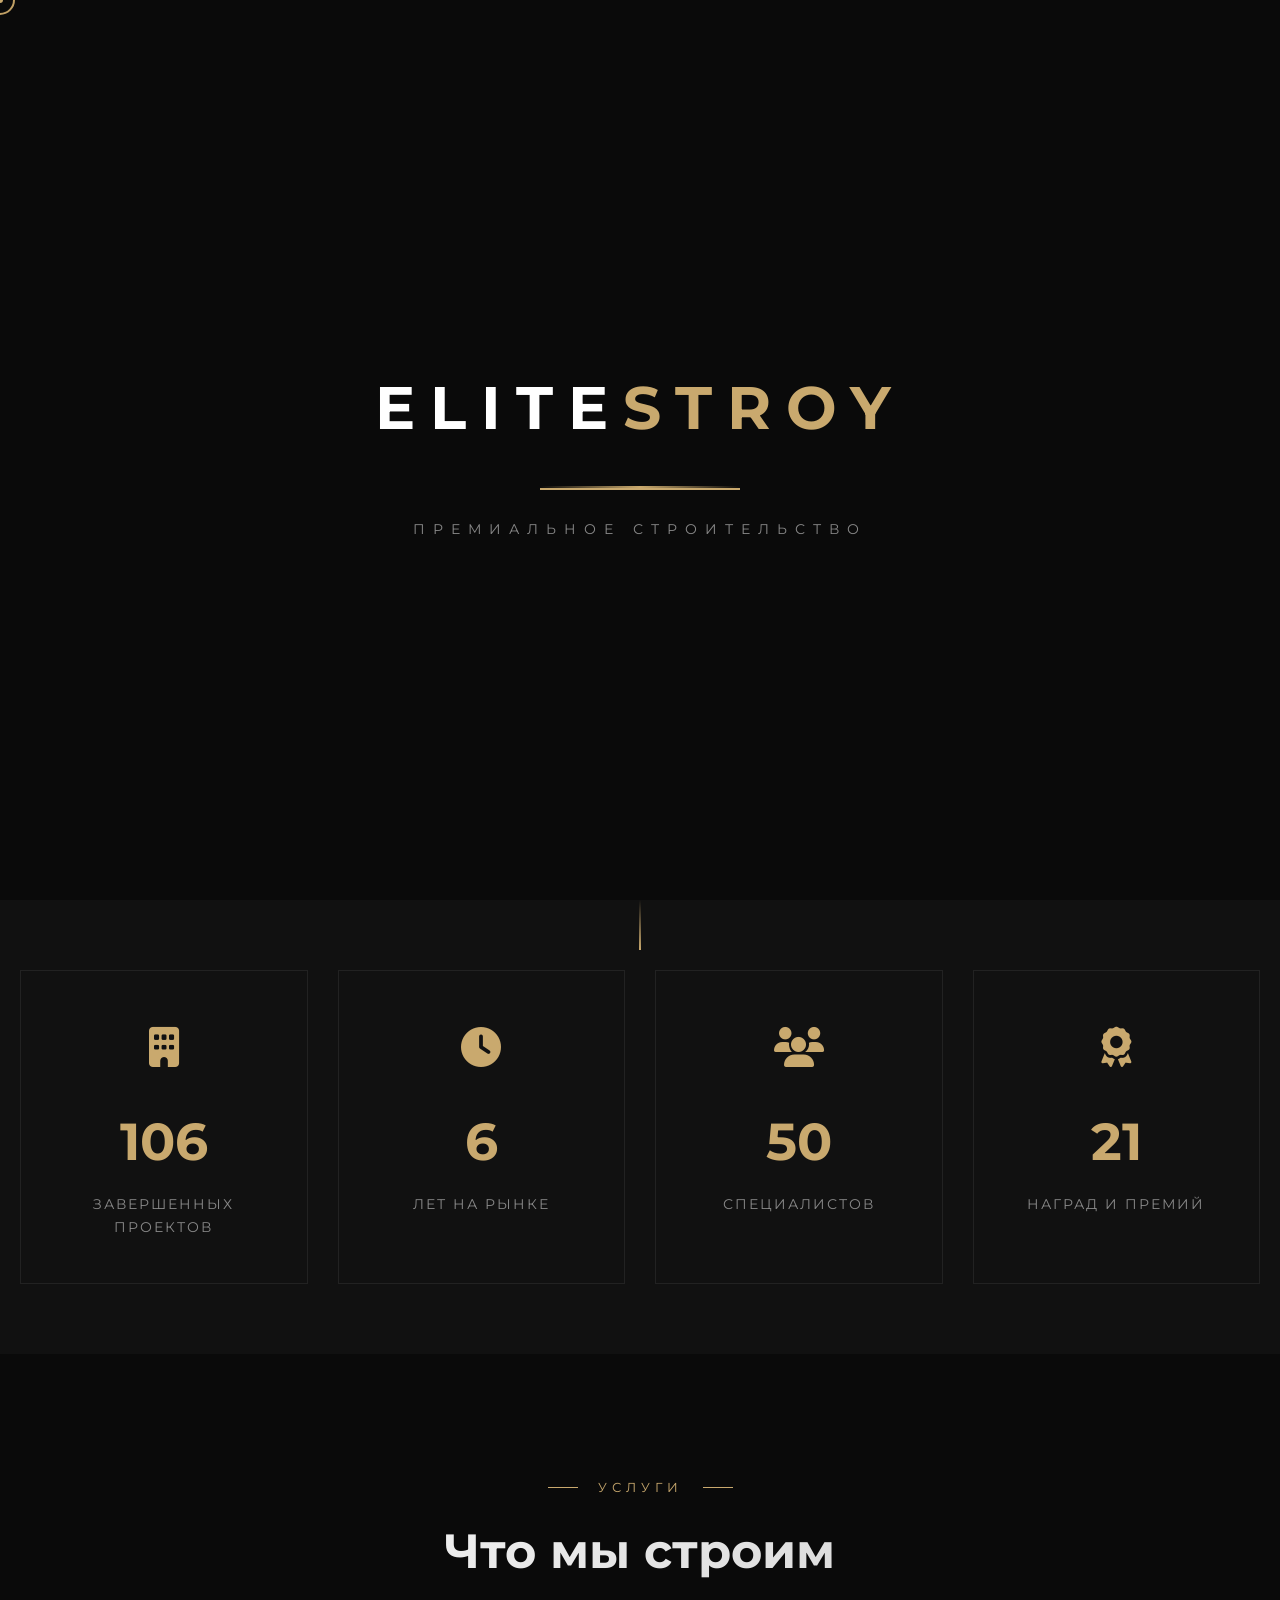
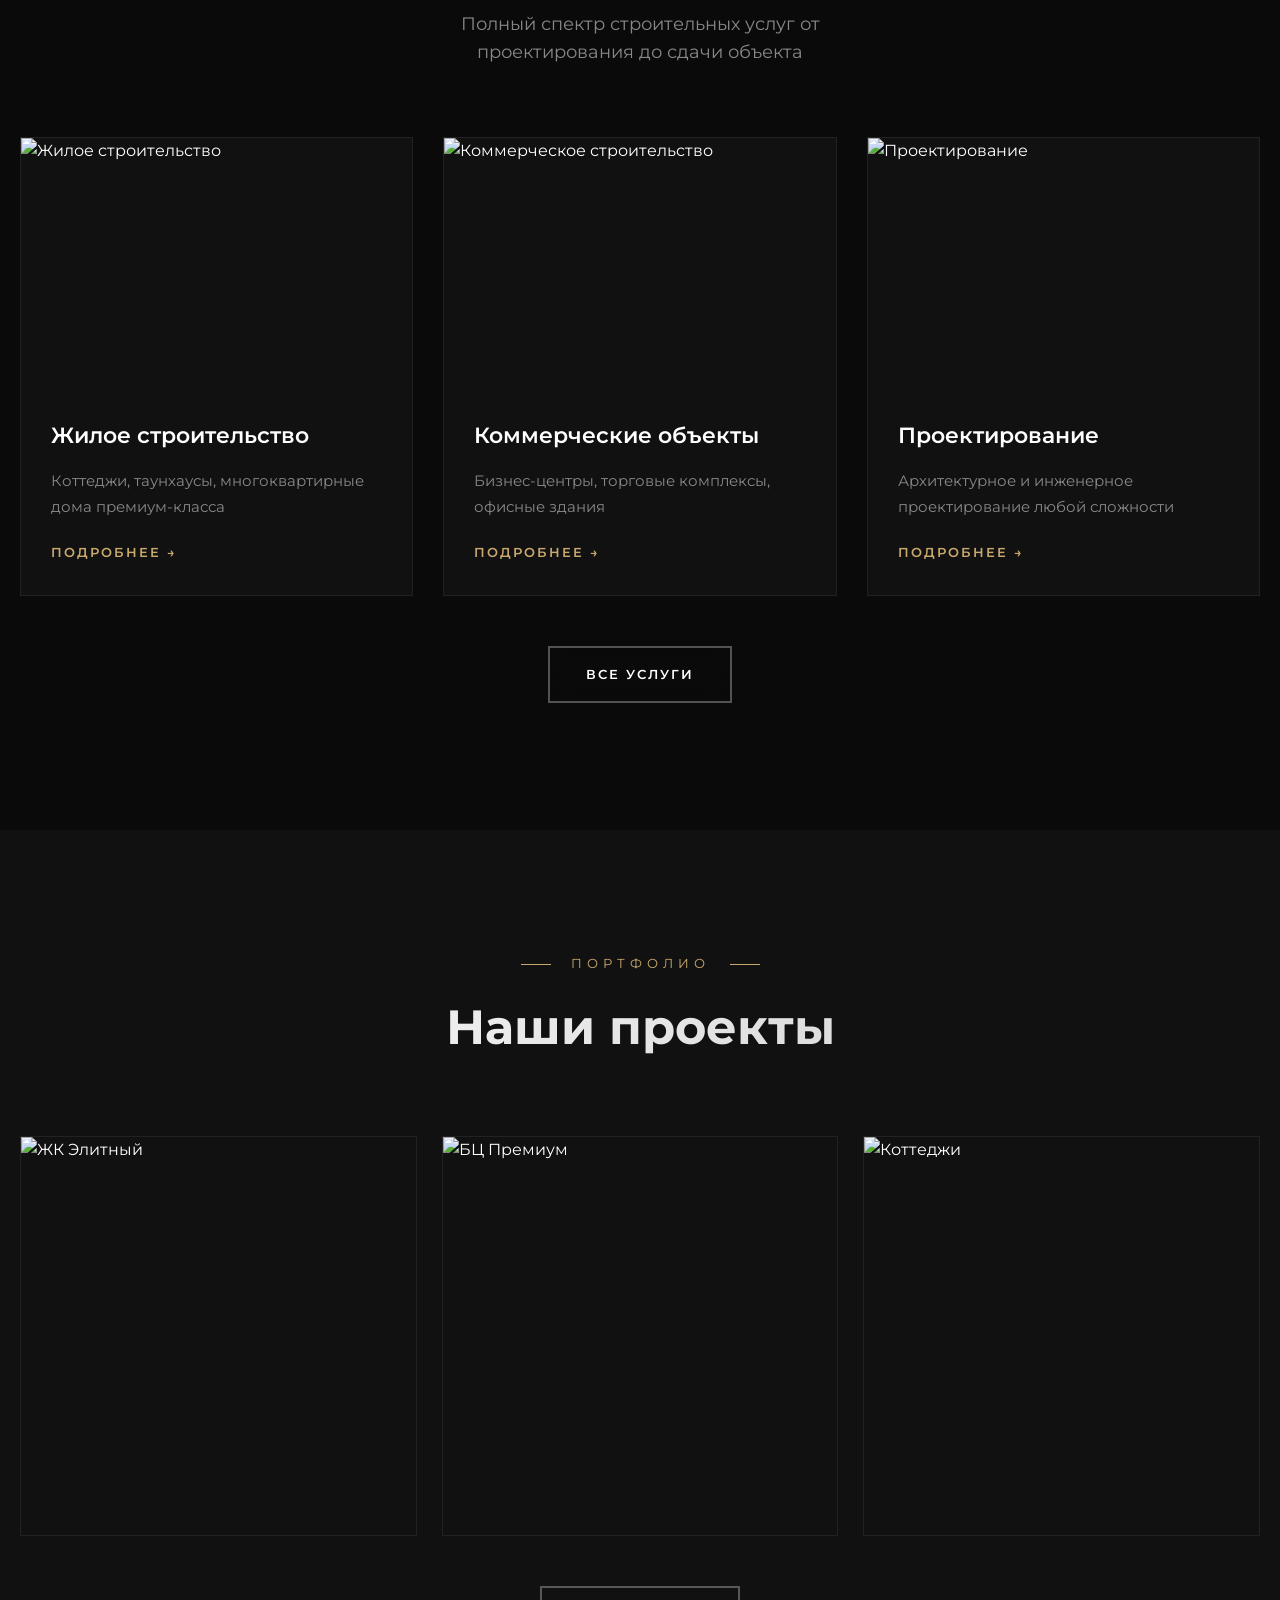
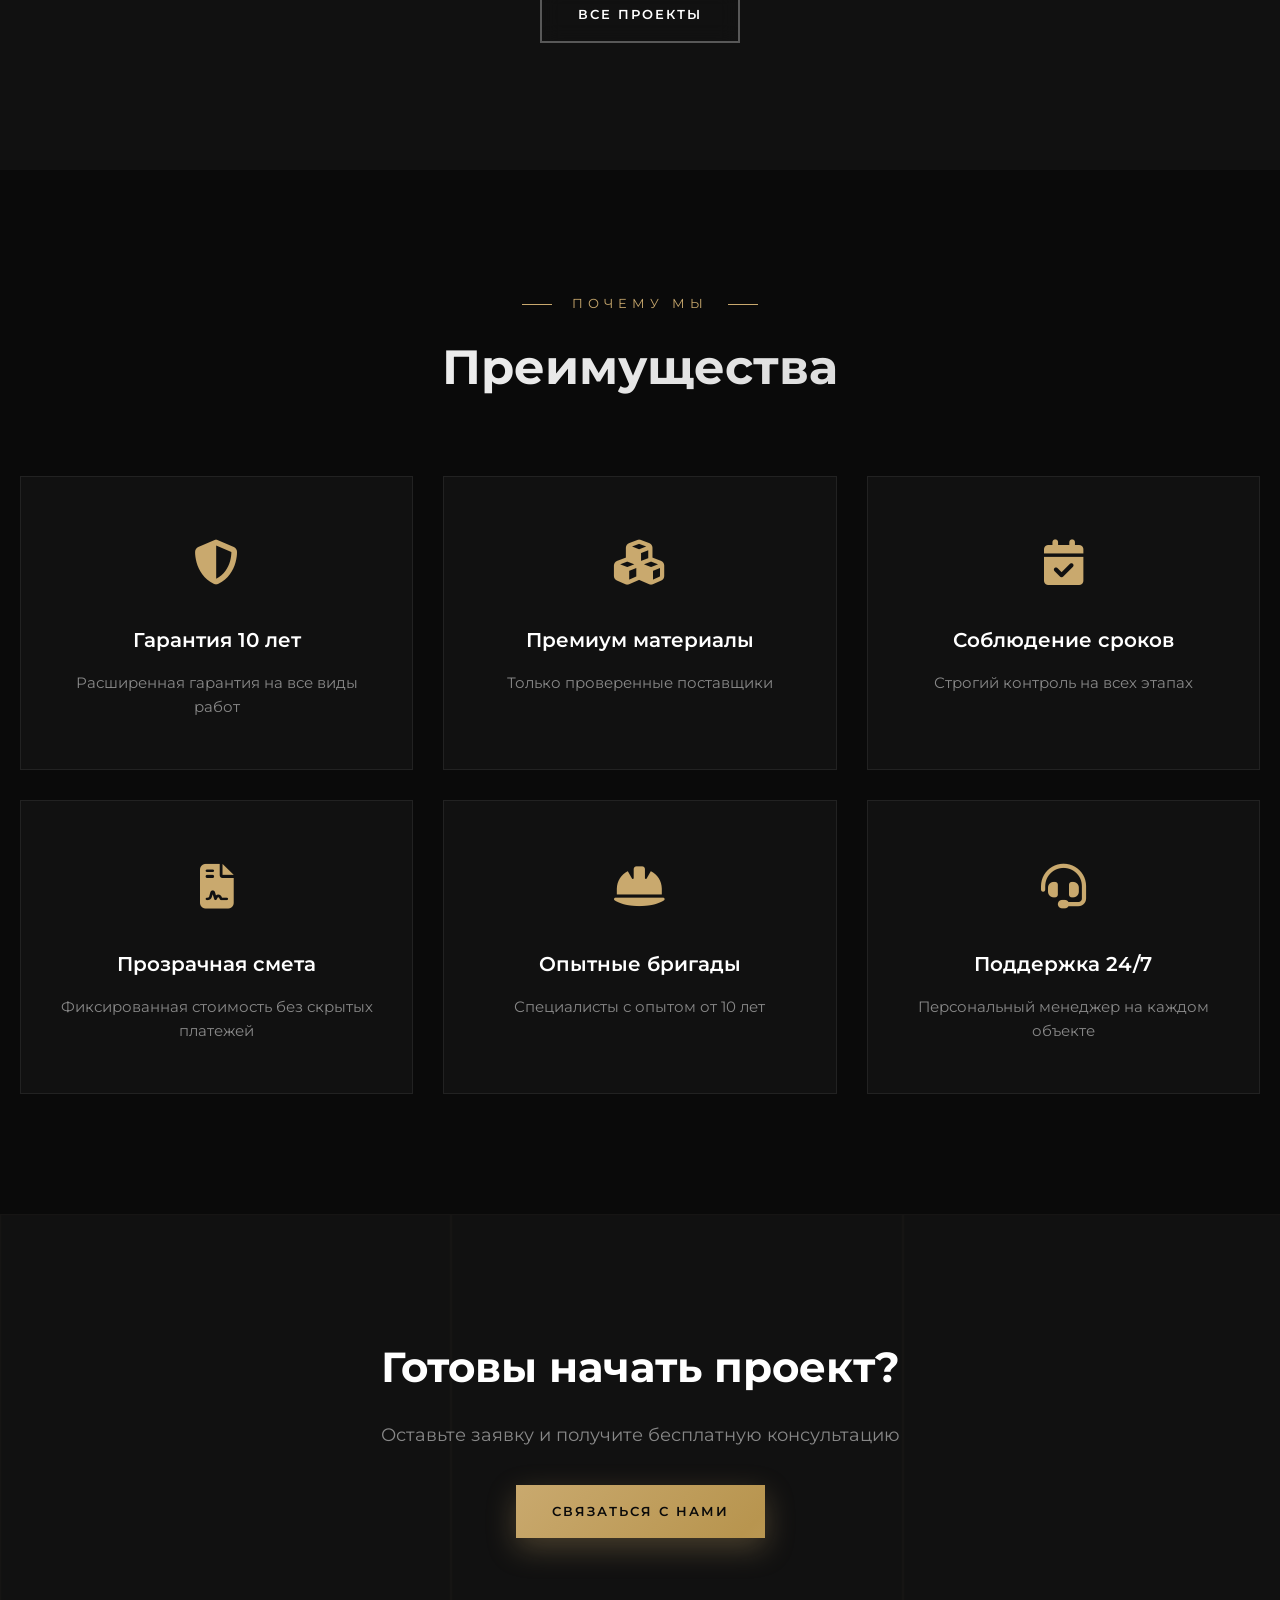
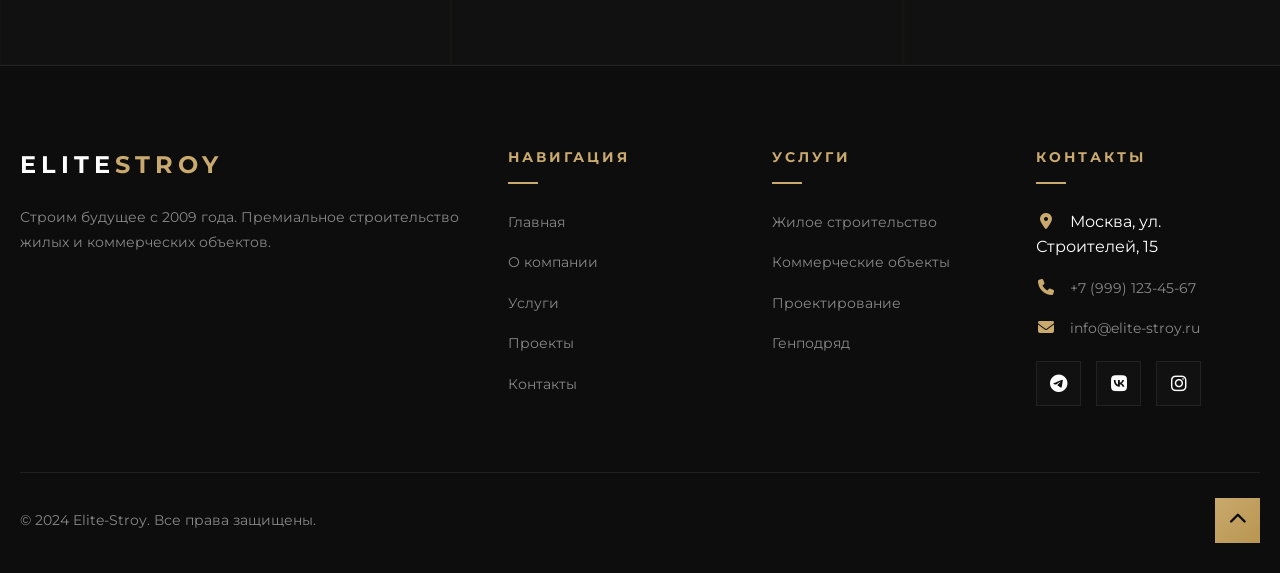
==== index.html @ d1e62feb "Add files via upload" ====
<!DOCTYPE html>
<html lang="ru">
<head>
    <meta charset="UTF-8">
    <meta name="viewport" content="width=device-width, initial-scale=1.0">
    <title>Elite-Stroy | Премиальное строительство</title>
    <link rel="preconnect" href="https://fonts.googleapis.com">
    <link rel="preconnect" href="https://fonts.gstatic.com" crossorigin>
    <link href="https://fonts.googleapis.com/css2?family=Montserrat:wght@300;400;500;600;700;800&display=swap" rel="stylesheet">
    <link rel="stylesheet" href="https://cdnjs.cloudflare.com/ajax/libs/font-awesome/6.5.1/css/all.min.css">
    <link rel="stylesheet" href="css/style.css">
</head>
<body>

    <!-- ИНТРО -->
    <div class="intro">
        <div class="intro-content">
            <div class="intro-logo"><span class="logo-light">ELITE</span><span class="logo-gold">STROY</span></div>
            <div class="intro-line"></div>
            <div class="intro-subtitle">Премиальное строительство</div>
            <div class="intro-progress"><div class="intro-progress-bar"></div></div>
        </div>
    </div>

    <!-- ПЕРЕХОД СТРАНИЦ -->
    <div class="page-transition"></div>

    <!-- КАСТОМНЫЙ КУРСОР -->
    <div class="cursor"></div>
    <div class="cursor-dot"></div>

    <!-- HEADER -->
    <header class="header">
        <div class="container">
            <div class="header-row">
                <a href="index.html" class="logo">
                    <span class="logo-light">ELITE</span><span class="logo-gold">STROY</span>
                </a>
                <nav class="nav" id="navMenu">
                    <a href="index.html" class="active">Главная</a>
                    <a href="about.html">О компании</a>
                    <a href="services.html">Услуги</a>
                    <a href="projects.html">Проекты</a>
                    <a href="contact.html">Контакты</a>
                </nav>
                <a href="tel:+79991234567" class="header-phone">+7 (999) 123-45-67</a>
                <button class="burger" id="burgerBtn">
                    <span></span><span></span><span></span>
                </button>
            </div>
        </div>
    </header>

    <main>
        <!-- HERO -->
        <section class="hero">
            <div class="container">
                <div class="hero-content">
                    <div class="hero-badge">Строительная компания №1</div>
                    <h1 class="hero-title">СОЗДАЕМ БУДУЩЕЕ<br>СЕГОДНЯ</h1>
                    <p class="hero-text">Премиальное строительство жилых и коммерческих объектов под ключ с гарантией 10 лет</p>
                    <div class="hero-btns">
                        <a href="contact.html" class="btn btn-gold">Связаться с нами</a>
                        <a href="projects.html" class="btn btn-outline">Наши проекты</a>
                    </div>
                </div>
            </div>
        </section>

        <!-- STATS -->
        <section class="stats">
            <div class="container">
                <div class="stats-grid">
                    <div class="stat-item reveal-scale delay-1">
                        <div class="stat-icon"><i class="fas fa-building"></i></div>
                        <div class="stat-number">250</div>
                        <div class="stat-label">Завершенных проектов</div>
                    </div>
                    <div class="stat-item reveal-scale delay-2">
                        <div class="stat-icon"><i class="fas fa-clock"></i></div>
                        <div class="stat-number">15</div>
                        <div class="stat-label">Лет на рынке</div>
                    </div>
                    <div class="stat-item reveal-scale delay-3">
                        <div class="stat-icon"><i class="fas fa-users"></i></div>
                        <div class="stat-number">120</div>
                        <div class="stat-label">Специалистов</div>
                    </div>
                    <div class="stat-item reveal-scale delay-4">
                        <div class="stat-icon"><i class="fas fa-award"></i></div>
                        <div class="stat-number">50</div>
                        <div class="stat-label">Наград и премий</div>
                    </div>
                </div>
            </div>
        </section>

        <!-- SERVICES -->
        <section class="services">
            <div class="container">
                <div class="section-header reveal-up">
                    <div class="section-label">Услуги</div>
                    <h2 class="section-title">Что мы строим</h2>
                    <p class="section-subtitle">Полный спектр строительных услуг от проектирования до сдачи объекта</p>
                </div>
                <div class="services-grid">
                    <div class="service-card reveal-up delay-1">
                        <div class="service-img">
                            <img src="https://images.unsplash.com/photo-1600596542815-ffad4c1539a9?w=600&h=400&fit=crop" alt="Жилое строительство">
                        </div>
                        <div class="service-body">
                            <h3>Жилое строительство</h3>
                            <p>Коттеджи, таунхаусы, многоквартирные дома премиум-класса</p>
                            <a href="services.html">Подробнее →</a>
                        </div>
                    </div>
                    <div class="service-card reveal-up delay-2">
                        <div class="service-img">
                            <img src="https://images.unsplash.com/photo-1486325212027-8081e485255e?w=600&h=400&fit=crop" alt="Коммерческое строительство">
                        </div>
                        <div class="service-body">
                            <h3>Коммерческие объекты</h3>
                            <p>Бизнес-центры, торговые комплексы, офисные здания</p>
                            <a href="services.html">Подробнее →</a>
                        </div>
                    </div>
                    <div class="service-card reveal-up delay-3">
                        <div class="service-img">
                            <img src="https://images.unsplash.com/photo-1503387762-592deb58ef4e?w=600&h=400&fit=crop" alt="Проектирование">
                        </div>
                        <div class="service-body">
                            <h3>Проектирование</h3>
                            <p>Архитектурное и инженерное проектирование любой сложности</p>
                            <a href="services.html">Подробнее →</a>
                        </div>
                    </div>
                </div>
                <div class="center-btn reveal-up">
                    <a href="services.html" class="btn btn-outline">Все услуги</a>
                </div>
            </div>
        </section>

        <!-- PROJECTS -->
        <section class="projects">
            <div class="container">
                <div class="section-header reveal-up">
                    <div class="section-label">Портфолио</div>
                    <h2 class="section-title">Наши проекты</h2>
                </div>
                <div class="projects-grid">
                    <div class="project-card reveal-scale delay-1">
                        <img src="https://images.unsplash.com/photo-1600596542815-ffad4c1539a9?w=600&h=800&fit=crop" alt="ЖК Элитный">
                        <div class="project-info">
                            <h4>ЖК "Элитный"</h4>
                            <p>Москва, 2024</p>
                            <a href="project-detail.html">Смотреть проект</a>
                        </div>
                    </div>
                    <div class="project-card reveal-scale delay-2">
                        <img src="https://images.unsplash.com/photo-1486325212027-8081e485255e?w=600&h=800&fit=crop" alt="БЦ Премиум">
                        <div class="project-info">
                            <h4>БЦ "Премиум"</h4>
                            <p>Санкт-Петербург, 2023</p>
                            <a href="project-detail.html">Смотреть проект</a>
                        </div>
                    </div>
                    <div class="project-card reveal-scale delay-3">
                        <img src="https://images.unsplash.com/photo-1600585154340-be6161a56a0c?w=600&h=800&fit=crop" alt="Коттеджи">
                        <div class="project-info">
                            <h4>Коттеджный поселок</h4>
                            <p>Подмосковье, 2024</p>
                            <a href="project-detail.html">Смотреть проект</a>
                        </div>
                    </div>
                </div>
                <div class="center-btn reveal-up">
                    <a href="projects.html" class="btn btn-outline">Все проекты</a>
                </div>
            </div>
        </section>

        <!-- ADVANTAGES -->
        <section class="advantages">
            <div class="container">
                <div class="section-header reveal-up">
                    <div class="section-label">Почему мы</div>
                    <h2 class="section-title">Преимущества</h2>
                </div>
                <div class="advantages-grid">
                    <div class="advantage-card reveal-up delay-1">
                        <div class="advantage-icon"><i class="fas fa-shield-alt"></i></div>
                        <h3>Гарантия 10 лет</h3>
                        <p>Расширенная гарантия на все виды работ</p>
                    </div>
                    <div class="advantage-card reveal-up delay-2">
                        <div class="advantage-icon"><i class="fas fa-cubes"></i></div>
                        <h3>Премиум материалы</h3>
                        <p>Только проверенные поставщики</p>
                    </div>
                    <div class="advantage-card reveal-up delay-3">
                        <div class="advantage-icon"><i class="fas fa-calendar-check"></i></div>
                        <h3>Соблюдение сроков</h3>
                        <p>Строгий контроль на всех этапах</p>
                    </div>
                    <div class="advantage-card reveal-up delay-4">
                        <div class="advantage-icon"><i class="fas fa-file-contract"></i></div>
                        <h3>Прозрачная смета</h3>
                        <p>Фиксированная стоимость без скрытых платежей</p>
                    </div>
                    <div class="advantage-card reveal-up delay-5">
                        <div class="advantage-icon"><i class="fas fa-hard-hat"></i></div>
                        <h3>Опытные бригады</h3>
                        <p>Специалисты с опытом от 10 лет</p>
                    </div>
                    <div class="advantage-card reveal-up delay-6">
                        <div class="advantage-icon"><i class="fas fa-headset"></i></div>
                        <h3>Поддержка 24/7</h3>
                        <p>Персональный менеджер на каждом объекте</p>
                    </div>
                </div>
            </div>
        </section>

        <!-- CTA -->
        <section class="cta">
            <div class="container reveal-scale">
                <h2>Готовы начать проект?</h2>
                <p>Оставьте заявку и получите бесплатную консультацию</p>
                <a href="contact.html" class="btn btn-gold">Связаться с нами</a>
            </div>
        </section>
    </main>

    <!-- FOOTER -->
    <footer class="footer">
        <div class="container">
            <div class="footer-grid">
                <div class="footer-col">
                    <a href="index.html" class="logo">
                        <span class="logo-light">ELITE</span><span class="logo-gold">STROY</span>
                    </a>
                    <p>Строим будущее с 2009 года. Премиальное строительство жилых и коммерческих объектов.</p>
                </div>
                <div class="footer-col">
                    <h4>Навигация</h4>
                    <ul>
                        <li><a href="index.html">Главная</a></li>
                        <li><a href="about.html">О компании</a></li>
                        <li><a href="services.html">Услуги</a></li>
                        <li><a href="projects.html">Проекты</a></li>
                        <li><a href="contact.html">Контакты</a></li>
                    </ul>
                </div>
                <div class="footer-col">
                    <h4>Услуги</h4>
                    <ul>
                        <li><a href="services.html">Жилое строительство</a></li>
                        <li><a href="services.html">Коммерческие объекты</a></li>
                        <li><a href="services.html">Проектирование</a></li>
                        <li><a href="services.html">Генподряд</a></li>
                    </ul>
                </div>
                <div class="footer-col">
                    <h4>Контакты</h4>
                    <ul>
                        <li><i class="fas fa-map-marker-alt"></i> Москва, ул. Строителей, 15</li>
                        <li><i class="fas fa-phone"></i> <a href="tel:+79991234567">+7 (999) 123-45-67</a></li>
                        <li><i class="fas fa-envelope"></i> <a href="mailto:info@elite-stroy.ru">info@elite-stroy.ru</a></li>
                    </ul>
                    <div class="footer-social">
                        <a href="#"><i class="fab fa-telegram"></i></a>
                        <a href="#"><i class="fab fa-vk"></i></a>
                        <a href="#"><i class="fab fa-instagram"></i></a>
                    </div>
                </div>
            </div>
            <div class="footer-bottom">
                <p>&copy; 2024 Elite-Stroy. Все права защищены.</p>
                <a href="#" class="scroll-top"><i class="fas fa-chevron-up"></i></a>
            </div>
        </div>
    </footer>

    <script src="js/script.js"></script>
</body>
</html>
---- css/style.css ----
/* ========== БАЗА ========== */
* {
    margin: 0;
    padding: 0;
    box-sizing: border-box;
}

html {
    scroll-behavior: smooth;
}

body {
    font-family: 'Montserrat', Arial, sans-serif;
    background: #0a0a0a;
    color: #ffffff;
    line-height: 1.6;
    overflow-x: hidden;
}

.container {
    max-width: 1300px;
    margin: 0 auto;
    padding: 0 20px;
}

a {
    text-decoration: none;
    color: inherit;
    transition: 0.3s;
}

ul {
    list-style: none;
}

img {
    max-width: 100%;
    display: block;
}

/* ========== КАСТОМНЫЙ СКРОЛЛБАР ========== */
::-webkit-scrollbar {
    width: 8px;
}

::-webkit-scrollbar-track {
    background: #0a0a0a;
}

::-webkit-scrollbar-thumb {
    background: #c9a96e;
    border-radius: 4px;
}

::-webkit-scrollbar-thumb:hover {
    background: #d4b87a;
}

/* ========== АНИМАЦИИ ========== */
@keyframes fadeInUp {
    from {
        opacity: 0;
        transform: translateY(60px);
    }
    to {
        opacity: 1;
        transform: translateY(0);
    }
}

@keyframes fadeInLeft {
    from {
        opacity: 0;
        transform: translateX(-80px);
    }
    to {
        opacity: 1;
        transform: translateX(0);
    }
}

@keyframes fadeInRight {
    from {
        opacity: 0;
        transform: translateX(80px);
    }
    to {
        opacity: 1;
        transform: translateX(0);
    }
}

@keyframes scaleIn {
    from {
        opacity: 0;
        transform: scale(0.8);
    }
    to {
        opacity: 1;
        transform: scale(1);
    }
}

@keyframes slideDown {
    from {
        opacity: 0;
        transform: translateY(-30px);
    }
    to {
        opacity: 1;
        transform: translateY(0);
    }
}

@keyframes pulse {
    0%, 100% {
        transform: scale(1);
    }
    50% {
        transform: scale(1.05);
    }
}

@keyframes shimmer {
    0% {
        background-position: -200% 0;
    }
    100% {
        background-position: 200% 0;
    }
}

@keyframes borderGlow {
    0%, 100% {
        border-color: #c9a96e;
        box-shadow: 0 0 20px rgba(201, 169, 110, 0.2);
    }
    50% {
        border-color: #d4b87a;
        box-shadow: 0 0 40px rgba(201, 169, 110, 0.4);
    }
}

@keyframes float {
    0%, 100% {
        transform: translateY(0);
    }
    50% {
        transform: translateY(-20px);
    }
}

@keyframes rotateSlow {
    from {
        transform: rotate(0deg);
    }
    to {
        transform: rotate(360deg);
    }
}

/* Классы для анимации при скролле */
.reveal {
    opacity: 0;
    transition: all 1s ease;
}

.reveal.active {
    opacity: 1;
}

.reveal-up {
    opacity: 0;
    transform: translateY(80px);
    transition: all 1s cubic-bezier(0.4, 0, 0.2, 1);
}

.reveal-up.active {
    opacity: 1;
    transform: translateY(0);
}

.reveal-left {
    opacity: 0;
    transform: translateX(-100px);
    transition: all 1s cubic-bezier(0.4, 0, 0.2, 1);
}

.reveal-left.active {
    opacity: 1;
    transform: translateX(0);
}

.reveal-right {
    opacity: 0;
    transform: translateX(100px);
    transition: all 1s cubic-bezier(0.4, 0, 0.2, 1);
}

.reveal-right.active {
    opacity: 1;
    transform: translateX(0);
}

.reveal-scale {
    opacity: 0;
    transform: scale(0.7);
    transition: all 0.8s cubic-bezier(0.4, 0, 0.2, 1);
}

.reveal-scale.active {
    opacity: 1;
    transform: scale(1);
}

.delay-1 { transition-delay: 0.1s; }
.delay-2 { transition-delay: 0.2s; }
.delay-3 { transition-delay: 0.3s; }
.delay-4 { transition-delay: 0.4s; }
.delay-5 { transition-delay: 0.5s; }
.delay-6 { transition-delay: 0.6s; }
.delay-7 { transition-delay: 0.7s; }
.delay-8 { transition-delay: 0.8s; }

/* ========== HEADER ========== */
.header {
    position: fixed;
    top: 0;
    left: 0;
    width: 100%;
    z-index: 1000;
    background: rgba(10, 10, 10, 0.9);
    backdrop-filter: blur(20px);
    -webkit-backdrop-filter: blur(20px);
    padding: 18px 0;
    border-bottom: 1px solid rgba(201, 169, 110, 0.1);
    transition: all 0.4s ease;
}

.header.scrolled {
    padding: 12px 0;
    background: rgba(10, 10, 10, 0.98);
    box-shadow: 0 10px 40px rgba(0, 0, 0, 0.5);
}

.header-row {
    display: flex;
    justify-content: space-between;
    align-items: center;
}

.logo {
    font-size: 24px;
    font-weight: 700;
    letter-spacing: 5px;
    position: relative;
}

.logo::after {
    content: '';
    position: absolute;
    bottom: -5px;
    left: 0;
    width: 0;
    height: 2px;
    background: #c9a96e;
    transition: width 0.5s;
}

.logo:hover::after {
    width: 100%;
}

.logo-light { color: #ffffff; }
.logo-gold { color: #c9a96e; }

.nav {
    display: flex;
    gap: 35px;
}

.nav a {
    color: #ffffff;
    font-size: 12px;
    font-weight: 500;
    text-transform: uppercase;
    letter-spacing: 2px;
    padding: 8px 0;
    position: relative;
    overflow: hidden;
}

.nav a::before {
    content: '';
    position: absolute;
    bottom: 0;
    left: 0;
    width: 0;
    height: 2px;
    background: #c9a96e;
    transition: width 0.4s ease;
}

.nav a::after {
    content: '';
    position: absolute;
    bottom: 0;
    left: 0;
    width: 100%;
    height: 2px;
    background: #c9a96e;
    transform: translateX(-100%);
    transition: transform 0.4s ease;
}

.nav a:hover::before {
    width: 100%;
}

.nav a.active::after {
    transform: translateX(0);
}

.nav a:hover,
.nav a.active {
    color: #c9a96e;
}

.header-phone {
    color: #c9a96e;
    font-weight: 600;
    font-size: 16px;
    position: relative;
    padding: 10px 20px;
    border: 1px solid rgba(201, 169, 110, 0.3);
    transition: all 0.3s;
}

.header-phone:hover {
    border-color: #c9a96e;
    box-shadow: 0 0 30px rgba(201, 169, 110, 0.2);
    transform: translateY(-2px);
}

.burger {
    display: none;
    background: none;
    border: none;
    cursor: pointer;
    flex-direction: column;
    gap: 6px;
    padding: 5px;
    z-index: 1001;
}

.burger span {
    display: block;
    width: 28px;
    height: 2px;
    background: #ffffff;
    transition: all 0.4s ease;
}

.burger.open span:nth-child(1) {
    transform: rotate(45deg) translate(5px, 6px);
}

.burger.open span:nth-child(2) {
    opacity: 0;
    transform: translateX(20px);
}

.burger.open span:nth-child(3) {
    transform: rotate(-45deg) translate(5px, -6px);
}

/* ========== HERO ========== */
.hero {
    height: 100vh;
    min-height: 650px;
    display: flex;
    align-items: center;
    background: url('https://images.unsplash.com/photo-1486406146926-c627a92ad1ab?w=1920') center/cover no-repeat;
    position: relative;
    overflow: hidden;
}

.hero::before {
    content: '';
    position: absolute;
    top: 0;
    left: 0;
    width: 100%;
    height: 100%;
    background: linear-gradient(135deg, rgba(10,10,10,0.95) 0%, rgba(10,10,10,0.6) 100%);
}

.hero::after {
    content: '';
    position: absolute;
    bottom: 0;
    left: 0;
    width: 100%;
    height: 30%;
    background: linear-gradient(transparent, #0a0a0a);
}

.hero-content {
    position: relative;
    z-index: 1;
}

.hero-badge {
    display: inline-block;
    background: linear-gradient(135deg, #c9a96e, #d4b87a);
    color: #0a0a0a;
    padding: 12px 24px;
    font-size: 11px;
    font-weight: 700;
    text-transform: uppercase;
    letter-spacing: 4px;
    margin-bottom: 30px;
    animation: slideDown 1s ease 0.3s both;
    position: relative;
    overflow: hidden;
}

.hero-badge::before {
    content: '';
    position: absolute;
    top: 0;
    left: -100%;
    width: 100%;
    height: 100%;
    background: linear-gradient(90deg, transparent, rgba(255,255,255,0.3), transparent);
    animation: shimmer 3s infinite;
}

.hero-title {
    font-size: 80px;
    font-weight: 700;
    line-height: 1.1;
    margin-bottom: 30px;
    animation: fadeInUp 1s ease 0.5s both;
}

.hero-title span {
    color: #c9a96e;
}

.hero-text {
    font-size: 20px;
    color: #cccccc;
    max-width: 600px;
    margin-bottom: 40px;
    animation: fadeInUp 1s ease 0.7s both;
    line-height: 1.8;
}

.hero-btns {
    display: flex;
    gap: 20px;
    flex-wrap: wrap;
    animation: fadeInUp 1s ease 0.9s both;
}

/* ========== BUTTONS ========== */
.btn {
    display: inline-block;
    padding: 16px 36px;
    font-size: 13px;
    font-weight: 600;
    text-transform: uppercase;
    letter-spacing: 2px;
    cursor: pointer;
    transition: all 0.4s cubic-bezier(0.4, 0, 0.2, 1);
    border: none;
    position: relative;
    overflow: hidden;
    z-index: 1;
}

.btn::before {
    content: '';
    position: absolute;
    top: 50%;
    left: 50%;
    width: 0;
    height: 0;
    border-radius: 50%;
    background: rgba(255,255,255,0.1);
    transform: translate(-50%, -50%);
    transition: width 0.6s, height 0.6s;
    z-index: -1;
}

.btn:hover::before {
    width: 300px;
    height: 300px;
}

.btn-gold {
    background: linear-gradient(135deg, #c9a96e, #b8954f);
    color: #0a0a0a;
    box-shadow: 0 10px 30px rgba(201, 169, 110, 0.3);
}

.btn-gold:hover {
    transform: translateY(-3px);
    box-shadow: 0 20px 40px rgba(201, 169, 110, 0.5);
    color: #ffffff;
    background: transparent;
    outline: 2px solid #c9a96e;
    outline-offset: -2px;
}

.btn-outline {
    background: transparent;
    color: #ffffff;
    border: 2px solid rgba(255,255,255,0.3);
    backdrop-filter: blur(10px);
}

.btn-outline:hover {
    border-color: #c9a96e;
    color: #c9a96e;
    transform: translateY(-3px);
    box-shadow: 0 20px 40px rgba(201, 169, 110, 0.2);
}

.btn-full {
    width: 100%;
    text-align: center;
}

.center-btn {
    text-align: center;
    margin-top: 50px;
}

/* ========== SECTIONS ========== */
section {
    padding: 120px 0;
    position: relative;
}

.section-header {
    text-align: center;
    margin-bottom: 70px;
}

.section-label {
    font-size: 13px;
    color: #c9a96e;
    letter-spacing: 5px;
    text-transform: uppercase;
    margin-bottom: 15px;
    display: inline-block;
    position: relative;
    padding: 0 20px;
}

.section-label::before,
.section-label::after {
    content: '';
    position: absolute;
    top: 50%;
    width: 30px;
    height: 1px;
    background: #c9a96e;
}

.section-label::before {
    right: 100%;
}

.section-label::after {
    left: 100%;
}

.section-title {
    font-size: 48px;
    font-weight: 700;
    margin-bottom: 20px;
    background: linear-gradient(135deg, #ffffff, #cccccc);
    -webkit-background-clip: text;
    -webkit-text-fill-color: transparent;
    background-clip: text;
}

.section-subtitle {
    color: #888888;
    font-size: 18px;
    max-width: 500px;
    margin: 0 auto;
}

/* ========== STATS ========== */
.stats {
    background: #111111;
    padding: 70px 0;
    position: relative;
}

.stats::before {
    content: '';
    position: absolute;
    top: 0;
    left: 50%;
    transform: translateX(-50%);
    width: 2px;
    height: 50px;
    background: linear-gradient(transparent, #c9a96e);
}

.stats-grid {
    display: grid;
    grid-template-columns: repeat(4, 1fr);
    gap: 30px;
}

.stat-item {
    text-align: center;
    padding: 45px 25px;
    border: 1px solid #222222;
    position: relative;
    transition: all 0.5s cubic-bezier(0.4, 0, 0.2, 1);
    cursor: default;
}

.stat-item::before {
    content: '';
    position: absolute;
    inset: -1px;
    background: linear-gradient(135deg, #c9a96e, transparent);
    opacity: 0;
    transition: opacity 0.5s;
    z-index: -1;
}

.stat-item:hover {
    transform: translateY(-15px);
}

.stat-item:hover::before {
    opacity: 1;
}

.stat-item:hover {
    animation: borderGlow 2s infinite;
}

.stat-icon {
    font-size: 40px;
    color: #c9a96e;
    margin-bottom: 20px;
    transition: transform 0.5s;
}

.stat-item:hover .stat-icon {
    transform: scale(1.2) rotateY(360deg);
}

.stat-number {
    font-size: 52px;
    font-weight: 700;
    color: #c9a96e;
    margin-bottom: 10px;
    transition: all 0.5s;
}

.stat-item:hover .stat-number {
    text-shadow: 0 0 30px rgba(201, 169, 110, 0.5);
}

.stat-label {
    font-size: 14px;
    color: #888888;
    text-transform: uppercase;
    letter-spacing: 2px;
    transition: color 0.3s;
}

.stat-item:hover .stat-label {
    color: #ffffff;
}

/* ========== SERVICES ========== */
.services-grid {
    display: grid;
    grid-template-columns: repeat(3, 1fr);
    gap: 30px;
}

.service-card {
    background: #111111;
    border: 1px solid #222222;
    overflow: hidden;
    position: relative;
    transition: all 0.5s cubic-bezier(0.4, 0, 0.2, 1);
}

.service-card::after {
    content: '';
    position: absolute;
    top: 0;
    left: 0;
    width: 100%;
    height: 100%;
    background: linear-gradient(135deg, rgba(201,169,110,0.05), transparent);
    opacity: 0;
    transition: opacity 0.5s;
}

.service-card:hover {
    transform: translateY(-15px);
    border-color: #c9a96e;
    box-shadow: 0 30px 60px rgba(0, 0, 0, 0.7);
}

.service-card:hover::after {
    opacity: 1;
}

.service-img {
    height: 250px;
    overflow: hidden;
    position: relative;
}

.service-img img {
    width: 100%;
    height: 100%;
    object-fit: cover;
    transition: transform 0.8s cubic-bezier(0.4, 0, 0.2, 1);
}

.service-card:hover .service-img img {
    transform: scale(1.1) rotate(1deg);
}

.service-body {
    padding: 30px;
    position: relative;
    z-index: 1;
}

.service-body h3 {
    font-size: 22px;
    margin-bottom: 15px;
    font-weight: 600;
    transition: color 0.3s;
}

.service-card:hover .service-body h3 {
    color: #c9a96e;
}

.service-body p {
    color: #888888;
    font-size: 15px;
    margin-bottom: 20px;
    line-height: 1.7;
}

.service-body a {
    color: #c9a96e;
    font-size: 13px;
    font-weight: 600;
    text-transform: uppercase;
    letter-spacing: 2px;
    display: inline-flex;
    align-items: center;
    gap: 10px;
    transition: gap 0.3s;
}

.service-body a:hover {
    gap: 20px;
}

/* ========== PROJECTS ========== */
.projects {
    background: #111111;
}

.projects-grid {
    display: grid;
    grid-template-columns: repeat(3, 1fr);
    gap: 25px;
}

.project-card {
    position: relative;
    height: 400px;
    overflow: hidden;
    cursor: pointer;
    border: 1px solid #222222;
}

.project-card::before {
    content: '';
    position: absolute;
    top: 0;
    left: 0;
    width: 100%;
    height: 100%;
    background: linear-gradient(45deg, rgba(201,169,110,0.3), transparent);
    z-index: 1;
    opacity: 0;
    transition: opacity 0.5s;
}

.project-card:hover::before {
    opacity: 1;
}

.project-card img {
    width: 100%;
    height: 100%;
    object-fit: cover;
    transition: transform 0.8s cubic-bezier(0.4, 0, 0.2, 1);
}

.project-card:hover img {
    transform: scale(1.15) rotate(2deg);
}

.project-info {
    position: absolute;
    bottom: 0;
    left: 0;
    right: 0;
    padding: 40px 30px;
    background: linear-gradient(transparent, rgba(0,0,0,0.95));
    z-index: 2;
    transform: translateY(100%);
    transition: transform 0.6s cubic-bezier(0.4, 0, 0.2, 1);
}

.project-card:hover .project-info {
    transform: translateY(0);
}

.project-info h4 {
    font-size: 24px;
    margin-bottom: 8px;
}

.project-info p {
    color: #c9a96e;
    font-size: 14px;
    margin-bottom: 15px;
}

.project-info a {
    color: #ffffff;
    font-size: 12px;
    text-transform: uppercase;
    letter-spacing: 3px;
    border-bottom: 2px solid #c9a96e;
    padding-bottom: 5px;
    transition: all 0.3s;
}

.project-info a:hover {
    color: #c9a96e;
    border-bottom-width: 3px;
}

/* ========== ADVANTAGES ========== */
.advantages-grid {
    display: grid;
    grid-template-columns: repeat(3, 1fr);
    gap: 30px;
}

.advantage-card {
    background: #111111;
    padding: 50px 35px;
    text-align: center;
    border: 1px solid #222222;
    position: relative;
    transition: all 0.5s cubic-bezier(0.4, 0, 0.2, 1);
    overflow: hidden;
}

.advantage-card::before {
    content: '';
    position: absolute;
    top: -50%;
    left: -50%;
    width: 200%;
    height: 200%;
    background: radial-gradient(circle, rgba(201,169,110,0.1), transparent);
    opacity: 0;
    transition: opacity 0.5s;
}

.advantage-card:hover {
    transform: translateY(-15px);
    border-color: #c9a96e;
    box-shadow: 0 30px 60px rgba(0, 0, 0, 0.6);
}

.advantage-card:hover::before {
    opacity: 1;
}

.advantage-icon {
    font-size: 45px;
    color: #c9a96e;
    margin-bottom: 25px;
    transition: all 0.5s;
    display: inline-block;
}

.advantage-card:hover .advantage-icon {
    transform: scale(1.3);
    animation: float 2s ease-in-out infinite;
}

.advantage-card h3 {
    font-size: 20px;
    margin-bottom: 15px;
    font-weight: 600;
}

.advantage-card p {
    color: #888888;
    font-size: 15px;
    line-height: 1.6;
}

/* ========== CTA ========== */
.cta {
    background: #111111;
    text-align: center;
    position: relative;
    overflow: hidden;
}

.cta::before {
    content: '';
    position: absolute;
    top: 0;
    left: 0;
    width: 100%;
    height: 100%;
    background: url('data:image/svg+xml,<svg xmlns="http://www.w3.org/2000/svg" viewBox="0 0 100 100"><rect fill="none" stroke="%23c9a96e" stroke-width="0.5" x="0" y="0" width="100" height="100" opacity="0.05"/></svg>');
    opacity: 0.5;
}

.cta .container {
    position: relative;
    z-index: 1;
}

.cta h2 {
    font-size: 42px;
    margin-bottom: 20px;
}

.cta p {
    color: #888888;
    font-size: 18px;
    margin-bottom: 35px;
}

.cta .btn {
    animation: pulse 2s infinite;
}

/* ========== FOOTER ========== */
.footer {
    background: #0d0d0d;
    padding: 80px 0 30px;
    border-top: 1px solid #222222;
    position: relative;
}

.footer-grid {
    display: grid;
    grid-template-columns: 2fr 1fr 1fr 1fr;
    gap: 40px;
    margin-bottom: 60px;
}

.footer-col p {
    color: #888888;
    font-size: 14px;
    margin-top: 20px;
    line-height: 1.8;
}

.footer-col h4 {
    color: #c9a96e;
    font-size: 14px;
    text-transform: uppercase;
    letter-spacing: 3px;
    margin-bottom: 25px;
    position: relative;
    padding-bottom: 15px;
}

.footer-col h4::after {
    content: '';
    position: absolute;
    bottom: 0;
    left: 0;
    width: 30px;
    height: 2px;
    background: #c9a96e;
    transition: width 0.3s;
}

.footer-col:hover h4::after {
    width: 60px;
}

.footer-col ul li {
    margin-bottom: 15px;
}

.footer-col ul li a {
    color: #888888;
    font-size: 14px;
    transition: all 0.3s;
    padding-left: 0;
}

.footer-col ul li a:hover {
    color: #c9a96e;
    padding-left: 10px;
}

.footer-col ul li i {
    color: #c9a96e;
    margin-right: 10px;
    width: 20px;
    text-align: center;
}

.footer-social {
    display: flex;
    gap: 15px;
    margin-top: 20px;
}

.footer-social a {
    width: 45px;
    height: 45px;
    background: #111111;
    display: flex;
    align-items: center;
    justify-content: center;
    color: #ffffff;
    font-size: 18px;
    border: 1px solid #222222;
    transition: all 0.4s;
    position: relative;
    overflow: hidden;
}

.footer-social a::before {
    content: '';
    position: absolute;
    top: 50%;
    left: 50%;
    width: 0;
    height: 0;
    border-radius: 50%;
    background: #c9a96e;
    transform: translate(-50%, -50%);
    transition: width 0.4s, height 0.4s;
    z-index: -1;
}

.footer-social a:hover {
    transform: translateY(-5px);
    color: #0a0a0a;
    border-color: #c9a96e;
}

.footer-social a:hover::before {
    width: 150px;
    height: 150px;
}

.footer-bottom {
    border-top: 1px solid #222222;
    padding-top: 25px;
    display: flex;
    justify-content: space-between;
    align-items: center;
    color: #888888;
    font-size: 14px;
}

.scroll-top {
    width: 45px;
    height: 45px;
    background: linear-gradient(135deg, #c9a96e, #b8954f);
    display: flex;
    align-items: center;
    justify-content: center;
    color: #0a0a0a;
    font-size: 18px;
    transition: all 0.4s;
    position: relative;
    overflow: hidden;
}

.scroll-top:hover {
    transform: translateY(-5px);
    box-shadow: 0 15px 30px rgba(201, 169, 110, 0.4);
    animation: pulse 1s infinite;
}

/* ========== PAGE HEADER ========== */
.page-header {
    height: 50vh;
    min-height: 400px;
    display: flex;
    align-items: center;
    justify-content: center;
    text-align: center;
    background: url('https://images.unsplash.com/photo-1503387762-592deb58ef4e?w=1920') center/cover no-repeat;
    position: relative;
    overflow: hidden;
}

.page-header::before {
    content: '';
    position: absolute;
    top: 0;
    left: 0;
    width: 100%;
    height: 100%;
    background: linear-gradient(135deg, rgba(10,10,10,0.9), rgba(10,10,10,0.6));
}

.page-header::after {
    content: '';
    position: absolute;
    bottom: 0;
    left: 0;
    width: 100%;
    height: 30%;
    background: linear-gradient(transparent, #0a0a0a);
}

.page-header-content {
    position: relative;
    z-index: 1;
}

.page-header h1 {
    font-size: 60px;
    font-weight: 700;
    margin-bottom: 15px;
    animation: fadeInUp 1s ease;
}

.page-header p {
    color: #c9a96e;
    font-size: 20px;
    letter-spacing: 3px;
    animation: fadeInUp 1s ease 0.2s both;
}

/* ========== BREADCRUMBS ========== */
.breadcrumbs {
    padding: 120px 0 20px;
}

.breadcrumbs ul {
    display: flex;
    gap: 10px;
}

.breadcrumbs ul li {
    color: #888888;
    font-size: 14px;
}

.breadcrumbs ul li a {
    color: #c9a96e;
    transition: all 0.3s;
}

.breadcrumbs ul li a:hover {
    color: #ffffff;
}

.breadcrumbs ul li:not(:last-child)::after {
    content: '/';
    margin-left: 10px;
    color: #888888;
}

/* ========== ABOUT PAGE ========== */
.about-row {
    display: grid;
    grid-template-columns: 1fr 1fr;
    gap: 80px;
    align-items: center;
}

.about-text h2 {
    font-size: 36px;
    margin-bottom: 25px;
    line-height: 1.3;
}

.about-text p {
    color: #888888;
    margin-bottom: 20px;
    line-height: 1.9;
    font-size: 16px;
}

.about-mission {
    display: grid;
    grid-template-columns: 1fr 1fr;
    gap: 20px;
    margin-top: 40px;
}

.mission-box {
    background: #111111;
    padding: 30px;
    display: flex;
    gap: 20px;
    border: 1px solid #222222;
    transition: all 0.4s;
    position: relative;
    overflow: hidden;
}

.mission-box::before {
    content: '';
    position: absolute;
    left: 0;
    top: 0;
    width: 4px;
    height: 0;
    background: #c9a96e;
    transition: height 0.4s;
}

.mission-box:hover::before {
    height: 100%;
}

.mission-box:hover {
    border-color: #c9a96e;
    transform: translateY(-5px);
    box-shadow: 0 20px 40px rgba(0, 0, 0, 0.5);
}

.mission-box i {
    font-size: 30px;
    color: #c9a96e;
    transition: transform 0.4s;
}

.mission-box:hover i {
    transform: scale(1.2) rotate(10deg);
}

.mission-box h4 {
    margin-bottom: 10px;
    font-size: 18px;
}

.mission-box p {
    font-size: 14px;
    margin-bottom: 0;
}

.about-img {
    position: relative;
}

.about-img::before {
    content: '';
    position: absolute;
    top: -20px;
    right: -20px;
    width: 100%;
    height: 100%;
    border: 3px solid #c9a96e;
    z-index: -1;
    transition: all 0.5s;
}

.about-img:hover::before {
    top: -10px;
    right: -10px;
}

.about-img img {
    width: 100%;
    transition: all 0.5s;
}

.about-img:hover img {
    transform: scale(1.02);
}

/* ========== TEAM ========== */
.team-grid {
    display: grid;
    grid-template-columns: repeat(3, 1fr);
    gap: 30px;
}

.team-card {
    background: #111111;
    padding: 40px 30px;
    text-align: center;
    border: 1px solid #222222;
    transition: all 0.5s cubic-bezier(0.4, 0, 0.2, 1);
    position: relative;
    overflow: hidden;
}

.team-card::after {
    content: '';
    position: absolute;
    bottom: 0;
    left: 0;
    width: 100%;
    height: 3px;
    background: linear-gradient(90deg, transparent, #c9a96e, transparent);
    transform: translateX(-100%);
    transition: transform 0.6s;
}

.team-card:hover::after {
    transform: translateX(0);
}

.team-card:hover {
    transform: translateY(-15px);
    border-color: #c9a96e;
    box-shadow: 0 30px 60px rgba(0, 0, 0, 0.6);
}

.team-photo {
    width: 160px;
    height: 160px;
    border-radius: 50%;
    overflow: hidden;
    margin: 0 auto 20px;
    border: 3px solid #222222;
    transition: all 0.5s;
}

.team-card:hover .team-photo {
    border-color: #c9a96e;
    box-shadow: 0 0 40px rgba(201, 169, 110, 0.3);
    transform: scale(1.1);
}

.team-photo img {
    width: 100%;
    height: 100%;
    object-fit: cover;
    transition: transform 0.5s;
}

.team-card:hover .team-photo img {
    transform: scale(1.1);
}

.team-card h3 {
    font-size: 20px;
    margin-bottom: 8px;
}

.team-role {
    color: #c9a96e;
    font-size: 14px;
    margin-bottom: 5px;
}

.team-exp {
    color: #888888;
    font-size: 13px;
}

/* ========== NUMBERS ========== */
.numbers-section {
    background: #111111;
    position: relative;
}

.numbers-grid {
    display: grid;
    grid-template-columns: repeat(4, 1fr);
    gap: 30px;
}

.number-box {
    text-align: center;
    padding: 50px 30px;
    position: relative;
    transition: all 0.5s;
}

.number-box::before {
    content: '';
    position: absolute;
    top: 50%;
    left: 50%;
    width: 0;
    height: 0;
    background: rgba(201, 169, 110, 0.05);
    border-radius: 50%;
    transform: translate(-50%, -50%);
    transition: all 0.6s;
}

.number-box:hover::before {
    width: 200px;
    height: 200px;
}

.number-value {
    font-size: 56px;
    font-weight: 700;
    color: #c9a96e;
    display: block;
    margin-bottom: 10px;
    transition: all 0.4s;
}

.number-box:hover .number-value {
    transform: scale(1.2);
    text-shadow: 0 0 40px rgba(201, 169, 110, 0.5);
}

.number-desc {
    color: #888888;
    font-size: 16px;
}

/* ========== SERVICES DETAIL ========== */
.service-block {
    display: grid;
    grid-template-columns: 1fr 1fr;
    gap: 80px;
    align-items: center;
    margin-bottom: 100px;
}

.service-num {
    font-size: 80px;
    font-weight: 700;
    color: #c9a96e;
    opacity: 0.1;
    display: block;
    margin-bottom: 20px;
    transition: all 0.5s;
}

.service-block:hover .service-num {
    opacity: 0.3;
    transform: translateX(20px);
}

.service-block h2 {
    font-size: 36px;
    margin-bottom: 20px;
}

.service-block p {
    color: #888888;
    line-height: 1.9;
    margin-bottom: 30px;
}

.service-block ul {
    margin-bottom: 30px;
}

.service-block ul li {
    margin-bottom: 15px;
    color: #888888;
    font-size: 15px;
    transition: all 0.3s;
    padding-left: 0;
}

.service-block ul li:hover {
    color: #c9a96e;
    padding-left: 10px;
}

.service-block ul li i {
    color: #c9a96e;
    margin-right: 12px;
    transition: transform 0.3s;
}

.service-block ul li:hover i {
    transform: scale(1.3);
}

.service-block-img {
    position: relative;
    overflow: hidden;
}

.service-block-img::before {
    content: '';
    position: absolute;
    top: -20px;
    right: -20px;
    width: 100%;
    height: 100%;
    border: 3px solid #c9a96e;
    z-index: -1;
    transition: all 0.5s;
}

.service-block:hover .service-block-img::before {
    top: -10px;
    right: -10px;
}

.service-block-img img {
    width: 100%;
    transition: transform 0.8s cubic-bezier(0.4, 0, 0.2, 1);
}

.service-block:hover .service-block-img img {
    transform: scale(1.05);
}

/* ========== ADDITIONAL SERVICES ========== */
.additional-section {
    background: #111111;
}

.additional-grid {
    display: grid;
    grid-template-columns: repeat(4, 1fr);
    gap: 30px;
}

.additional-card {
    background: #0a0a0a;
    padding: 40px 30px;
    text-align: center;
    border: 1px solid #222222;
    transition: all 0.5s cubic-bezier(0.4, 0, 0.2, 1);
    position: relative;
    overflow: hidden;
}

.additional-card::before {
    content: '';
    position: absolute;
    top: 0;
    left: 0;
    width: 100%;
    height: 100%;
    background: linear-gradient(135deg, rgba(201,169,110,0.1), transparent);
    opacity: 0;
    transition: opacity 0.5s;
}

.additional-card:hover::before {
    opacity: 1;
}

.additional-card:hover {
    border-color: #c9a96e;
    transform: translateY(-15px);
    box-shadow: 0 30px 60px rgba(0, 0, 0, 0.6);
}

.additional-card i {
    font-size: 40px;
    color: #c9a96e;
    margin-bottom: 20px;
    transition: all 0.5s;
}

.additional-card:hover i {
    transform: scale(1.3) rotateY(360deg);
}

.additional-card h3 {
    font-size: 18px;
    margin-bottom: 12px;
}

.additional-card p {
    color: #888888;
    font-size: 14px;
}

/* ========== PROJECTS PAGE ========== */
.filter-row {
    display: flex;
    justify-content: center;
    gap: 15px;
    margin-bottom: 50px;
    flex-wrap: wrap;
}

.filter-btn {
    padding: 12px 28px;
    background: transparent;
    border: 1px solid #222222;
    color: #ffffff;
    cursor: pointer;
    font-family: 'Montserrat', Arial, sans-serif;
    font-size: 12px;
    text-transform: uppercase;
    letter-spacing: 2px;
    transition: all 0.4s cubic-bezier(0.4, 0, 0.2, 1);
    position: relative;
    overflow: hidden;
}

.filter-btn::before {
    content: '';
    position: absolute;
    top: 50%;
    left: 50%;
    width: 0;
    height: 0;
    background: #c9a96e;
    border-radius: 50%;
    transform: translate(-50%, -50%);
    transition: width 0.5s, height 0.5s;
    z-index: -1;
}

.filter-btn.active,
.filter-btn:hover {
    background: #c9a96e;
    border-color: #c9a96e;
    color: #0a0a0a;
    transform: translateY(-3px);
}

.filter-btn:hover::before {
    width: 300px;
    height: 300px;
}

.projects-grid-large {
    display: grid;
    grid-template-columns: repeat(2, 1fr);
    gap: 30px;
}

.project-item {
    position: relative;
    height: 500px;
    overflow: hidden;
    cursor: pointer;
}

.project-item img {
    width: 100%;
    height: 100%;
    object-fit: cover;
    transition: transform 1s cubic-bezier(0.4, 0, 0.2, 1);
}

.project-item:hover img {
    transform: scale(1.1) rotate(1deg);
}

.project-item-overlay {
    position: absolute;
    top: 0;
    left: 0;
    width: 100%;
    height: 100%;
    background: linear-gradient(135deg, rgba(10,10,10,0.95), rgba(10,10,10,0.8));
    display: flex;
    flex-direction: column;
    justify-content: center;
    padding: 50px;
    opacity: 0;
    transition: opacity 0.6s ease;
}

.project-item:hover .project-item-overlay {
    opacity: 1;
}

.project-cat {
    color: #c9a96e;
    font-size: 12px;
    text-transform: uppercase;
    letter-spacing: 4px;
    margin-bottom: 20px;
}

.project-item-overlay h3 {
    font-size: 30px;
    margin-bottom: 15px;
    line-height: 1.3;
}

.project-item-overlay p {
    color: #888888;
    margin-bottom: 25px;
}

.project-meta {
    display: flex;
    gap: 25px;
    margin-bottom: 30px;
    flex-wrap: wrap;
}

.project-meta span {
    font-size: 13px;
    color: #888888;
}

.project-meta span i {
    color: #c9a96e;
    margin-right: 8px;
}

/* ========== PROJECT DETAIL ========== */
.project-detail-header {
    margin-bottom: 50px;
}

.project-detail-header h1 {
    font-size: 48px;
    margin: 20px 0;
}

.project-detail-meta {
    display: flex;
    gap: 30px;
    flex-wrap: wrap;
}

.project-detail-meta span {
    color: #888888;
    font-size: 14px;
}

.project-detail-meta span i {
    color: #c9a96e;
    margin-right: 8px;
}

.gallery {
    margin-bottom: 60px;
}

.gallery-main {
    margin-bottom: 15px;
    overflow: hidden;
    position: relative;
}

.gallery-main img {
    width: 100%;
    height: 500px;
    object-fit: cover;
    transition: all 0.5s;
}

.gallery-thumbs {
    display: grid;
    grid-template-columns: repeat(4, 1fr);
    gap: 15px;
}

.gallery-thumbs img {
    width: 100%;
    height: 100px;
    object-fit: cover;
    cursor: pointer;
    opacity: 0.4;
    transition: all 0.4s;
    border: 2px solid transparent;
}

.gallery-thumbs img:hover,
.gallery-thumbs img.active {
    opacity: 1;
    border-color: #c9a96e;
    transform: scale(1.05);
}

.detail-row {
    display: grid;
    grid-template-columns: 2fr 1fr;
    gap: 60px;
}

.detail-text h2 {
    font-size: 32px;
    margin-bottom: 20px;
}

.detail-text h3 {
    font-size: 24px;
    margin: 30px 0 18px;
}

.detail-text p {
    color: #888888;
    line-height: 1.9;
    margin-bottom: 20px;
}

.specs-list {
    columns: 2;
}

.specs-list li {
    margin-bottom: 15px;
    color: #888888;
    padding-left: 22px;
    position: relative;
    transition: all 0.3s;
}

.specs-list li::before {
    content: '';
    position: absolute;
    left: 0;
    top: 8px;
    width: 8px;
    height: 8px;
    background: #c9a96e;
    border-radius: 50%;
    transition: all 0.3s;
}

.specs-list li:hover::before {
    transform: scale(1.5);
    box-shadow: 0 0 15px rgba(201, 169, 110, 0.5);
}

.detail-sidebar {
    background: #111111;
    padding: 35px;
    border: 1px solid #222222;
    height: fit-content;
    position: sticky;
    top: 120px;
    transition: all 0.4s;
}

.detail-sidebar:hover {
    border-color: #c9a96e;
    box-shadow: 0 20px 40px rgba(0, 0, 0, 0.5);
}

.detail-sidebar h3 {
    font-size: 22px;
    margin-bottom: 20px;
    padding-bottom: 15px;
    border-bottom: 2px solid #c9a96e;
}

.detail-sidebar ul li {
    margin-bottom: 15px;
    color: #888888;
    transition: all 0.3s;
    padding-left: 0;
}

.detail-sidebar ul li:hover {
    color: #c9a96e;
    padding-left: 10px;
}

.detail-sidebar ul li i {
    color: #c9a96e;
    margin-right: 10px;
}

.detail-sidebar .btn {
    margin-top: 25px;
}

/* ========== CONTACT PAGE ========== */
.contact-row {
    display: grid;
    grid-template-columns: 1fr 1fr;
    gap: 80px;
}

.contact-info h1 {
    font-size: 42px;
    margin-bottom: 20px;
}

.contact-info > p {
    color: #888888;
    margin-bottom: 40px;
    font-size: 16px;
    line-height: 1.8;
}

.contact-details {
    display: flex;
    flex-direction: column;
    gap: 30px;
    margin-bottom: 40px;
}

.contact-item {
    display: flex;
    gap: 20px;
    transition: all 0.4s;
    padding: 15px;
    border: 1px solid transparent;
}

.contact-item:hover {
    border-color: #222222;
    background: #111111;
    transform: translateX(10px);
}

.contact-icon-box {
    width: 55px;
    height: 55px;
    background: #111111;
    display: flex;
    align-items: center;
    justify-content: center;
    flex-shrink: 0;
    transition: all 0.4s;
}

.contact-item:hover .contact-icon-box {
    background: #c9a96e;
}

.contact-icon-box i {
    color: #c9a96e;
    font-size: 20px;
    transition: all 0.4s;
}

.contact-item:hover .contact-icon-box i {
    color: #0a0a0a;
}

.contact-item h4 {
    margin-bottom: 8px;
    font-size: 16px;
}

.contact-item p,
.contact-item a {
    color: #888888;
    font-size: 14px;
    display: block;
}

.contact-item a:hover {
    color: #c9a96e;
}

.contact-social {
    display: flex;
    gap: 15px;
    margin-top: 25px;
}

.contact-social a {
    width: 45px;
    height: 45px;
    background: #111111;
    display: flex;
    align-items: center;
    justify-content: center;
    color: #ffffff;
    border: 1px solid #222222;
    transition: all 0.4s;
}

.contact-social a:hover {
    background: #c9a96e;
    color: #0a0a0a;
    transform: translateY(-5px);
    box-shadow: 0 15px 30px rgba(201, 169, 110, 0.3);
}

.contact-form-wrap {
    background: #111111;
    padding: 50px;
    border: 1px solid #222222;
    position: relative;
    overflow: hidden;
}

.contact-form-wrap::before {
    content: '';
    position: absolute;
    top: 0;
    left: 0;
    width: 5px;
    height: 100%;
    background: linear-gradient(180deg, #c9a96e, transparent);
}

.contact-form-wrap h2 {
    font-size: 28px;
    margin-bottom: 30px;
}

.form {
    display: flex;
    flex-direction: column;
    gap: 20px;
}

.form-row {
    display: grid;
    grid-template-columns: 1fr 1fr;
    gap: 20px;
}

.form-group {
    display: flex;
    flex-direction: column;
    gap: 8px;
}

.form-group label {
    font-size: 13px;
    color: #888888;
    text-transform: uppercase;
    letter-spacing: 1px;
}

.form-group input,
.form-group textarea,
.form-group select {
    padding: 16px;
    background: #0a0a0a;
    border: 1px solid #222222;
    color: #ffffff;
    font-family: 'Montserrat', Arial, sans-serif;
    font-size: 14px;
    transition: all 0.4s;
}

.form-group input:focus,
.form-group textarea:focus,
.form-group select:focus {
    outline: none;
    border-color: #c9a96e;
    box-shadow: 0 0 20px rgba(201, 169, 110, 0.1);
}

.form-group textarea {
    resize: vertical;
    min-height: 120px;
}

.form-group select {
    cursor: pointer;
}

.checkbox-label {
    display: flex;
    align-items: center;
    gap: 10px;
    font-size: 13px;
    color: #888888;
    cursor: pointer;
}

.checkbox-label input {
    width: auto;
    accent-color: #c9a96e;
}

.map-wrap {
    height: 500px;
    margin-top: 0;
    padding: 0;
    position: relative;
}

.map-wrap iframe {
    width: 100%;
    height: 100%;
    border: none;
    filter: grayscale(1) invert(0.9);
    transition: filter 0.5s;
}

.map-wrap:hover iframe {
    filter: grayscale(0) invert(0);
}

/* ========== RESPONSIVE ========== */
@media (max-width: 1200px) {
    .hero-title {
        font-size: 60px;
    }
    
    .section-title {
        font-size: 38px;
    }
    
    .page-header h1 {
        font-size: 48px;
    }
}

@media (max-width: 1024px) {
    .hero-title {
        font-size: 48px;
    }
    
    .section-title {
        font-size: 32px;
    }
    
    .page-header h1 {
        font-size: 40px;
    }
    
    .stats-grid,
    .services-grid,
    .projects-grid,
    .advantages-grid {
        grid-template-columns: repeat(2, 1fr);
    }
    
    .about-row,
    .contact-row {
        grid-template-columns: 1fr;
        gap: 50px;
    }
    
    .footer-grid {
        grid-template-columns: repeat(2, 1fr);
    }
    
    .projects-grid-large {
        grid-template-columns: 1fr;
    }
    
    .detail-row {
        grid-template-columns: 1fr;
    }
    
    .team-grid,
    .additional-grid,
    .numbers-grid {
        grid-template-columns: repeat(2, 1fr);
    }
    
    .service-block {
        grid-template-columns: 1fr;
        gap: 40px;
    }
}

@media (max-width: 768px) {
    .nav {
        position: fixed;
        top: 0;
        right: -100%;
        width: 100%;
        height: 100vh;
        background: rgba(10, 10, 10, 0.98);
        backdrop-filter: blur(30px);
        flex-direction: column;
        justify-content: center;
        align-items: center;
        transition: right 0.5s cubic-bezier(0.4, 0, 0.2, 1);
    }
    
    .nav.open {
        right: 0;
    }
    
    .nav a {
        font-size: 16px;
    }
    
    .burger {
        display: flex;
    }
    
    .header-phone {
        display: none;
    }
    
    .hero-title {
        font-size: 36px;
    }
    
    .hero-text {
        font-size: 16px;
    }
    
    .section-title {
        font-size: 28px;
    }
    
    .page-header h1 {
        font-size: 32px;
    }
    
    .stats-grid,
    .services-grid,
    .projects-grid,
    .advantages-grid,
    .numbers-grid,
    .team-grid,
    .additional-grid {
        grid-template-columns: 1fr;
    }
    
    .footer-grid {
        grid-template-columns: 1fr;
    }
    
    .about-mission,
    .form-row {
        grid-template-columns: 1fr;
    }
    
    .gallery-thumbs {
        grid-template-columns: repeat(2, 1fr);
    }
    
    .gallery-main img {
        height: 300px;
    }
    
    .project-item {
        height: 350px;
    }
    
    .contact-form-wrap {
        padding: 30px 20px;
    }
    
    .specs-list {
        columns: 1;
    }
}

@media (max-width: 480px) {
    .hero-title {
        font-size: 28px;
    }
    
    .hero-badge {
        font-size: 9px;
        padding: 8px 15px;
    }
    
    .btn {
        padding: 14px 28px;
        font-size: 11px;
    }
    
    .section-title {
        font-size: 24px;
    }
    
    .page-header h1 {
        font-size: 26px;
    }
}
/* ============================================ */
/* ========== ИНТРО-ЗАСТАВКА ========== */
/* ============================================ */
.intro {
    position: fixed;
    top: 0;
    left: 0;
    width: 100%;
    height: 100vh;
    background: #0a0a0a;
    z-index: 10000;
    display: flex;
    align-items: center;
    justify-content: center;
    transition: all 1s cubic-bezier(0.77, 0, 0.175, 1);
}

.intro.hide {
    opacity: 0;
    pointer-events: none;
}

.intro-content {
    text-align: center;
    position: relative;
}

.intro-logo {
    font-size: 60px;
    font-weight: 700;
    letter-spacing: 15px;
    opacity: 0;
    animation: introFadeIn 1s ease 0.3s forwards;
}

.intro-line {
    width: 0;
    height: 2px;
    background: linear-gradient(90deg, transparent, #c9a96e, transparent);
    margin: 30px auto;
    animation: introLineGrow 1.5s ease 0.8s forwards;
}

.intro-subtitle {
    font-size: 14px;
    color: #888888;
    letter-spacing: 8px;
    text-transform: uppercase;
    opacity: 0;
    animation: introFadeIn 1s ease 1.2s forwards;
}

@keyframes introFadeIn {
    to {
        opacity: 1;
    }
}

@keyframes introLineGrow {
    to {
        width: 200px;
    }
}

.intro-progress {
    position: absolute;
    bottom: 50px;
    left: 50%;
    transform: translateX(-50%);
    width: 200px;
    height: 2px;
    background: #222222;
    overflow: hidden;
    opacity: 0;
    animation: introFadeIn 1s ease 1.5s forwards;
}

.intro-progress-bar {
    width: 0;
    height: 100%;
    background: #c9a96e;
    animation: introProgress 2s ease 1.5s forwards;
}

@keyframes introProgress {
    to {
        width: 100%;
    }
}

/* ============================================ */
/* ========== КАСТОМНЫЙ КУРСОР ========== */
/* ============================================ */
.cursor {
    width: 30px;
    height: 30px;
    border: 2px solid #c9a96e;
    border-radius: 50%;
    position: fixed;
    pointer-events: none;
    z-index: 10001;
    transition: width 0.3s, height 0.3s, background 0.3s, border-color 0.3s;
    transform: translate(-50%, -50%);
    mix-blend-mode: difference;
}

.cursor-dot {
    width: 6px;
    height: 6px;
    background: #c9a96e;
    border-radius: 50%;
    position: fixed;
    pointer-events: none;
    z-index: 10001;
    transform: translate(-50%, -50%);
}

.cursor.hover {
    width: 60px;
    height: 60px;
    background: rgba(201, 169, 110, 0.1);
    border-color: #d4b87a;
    mix-blend-mode: normal;
}

.cursor.click {
    width: 20px;
    height: 20px;
    background: rgba(201, 169, 110, 0.3);
    border-color: #ffffff;
}

/* ============================================ */
/* ========== ПЛАВНЫЕ ПЕРЕХОДЫ СТРАНИЦ ========== */
/* ============================================ */
.page-transition {
    position: fixed;
    top: 0;
    left: 0;
    width: 100%;
    height: 100vh;
    background: #0a0a0a;
    z-index: 9999;
    transform: scaleY(0);
    transform-origin: top;
    transition: transform 0.8s cubic-bezier(0.77, 0, 0.175, 1);
}

.page-transition.active {
    transform: scaleY(1);
}

.page-transition.exit {
    transform: scaleY(1);
    transform-origin: bottom;
    transition: transform 0.8s cubic-bezier(0.77, 0, 0.175, 1) 0.3s;
}

.page-transition.exit-active {
    transform: scaleY(0);
}

/* ============================================ */
/* ========== АНИМАЦИЯ ПОЯВЛЕНИЯ КОНТЕНТА ========== */
/* ============================================ */
body.loaded .header {
    animation: slideDown 0.8s ease 0.3s both;
}

body.loaded .hero-content > * {
    animation: fadeInUp 0.8s ease both;
}

body.loaded .hero-badge {
    animation-delay: 0.5s;
}

body.loaded .hero-title {
    animation-delay: 0.7s;
}

body.loaded .hero-text {
    animation-delay: 0.9s;
}

body.loaded .hero-btns {
    animation-delay: 1.1s;
}

/* ============================================ */
/* ========== ДОПОЛНИТЕЛЬНЫЕ АНИМАЦИИ ========== */
/* ============================================ */

/* Анимация для ссылок в навигации */
.nav a {
    position: relative;
    overflow: hidden;
}

.nav a::before {
    content: '';
    position: absolute;
    top: 0;
    left: -100%;
    width: 100%;
    height: 100%;
    background: linear-gradient(90deg, transparent, rgba(201,169,110,0.2), transparent);
    transition: left 0.5s;
}

.nav a:hover::before {
    left: 100%;
}

/* Анимация для карточек */
@keyframes cardHover {
    0%, 100% {
        box-shadow: 0 10px 40px rgba(201, 169, 110, 0.1);
    }
    50% {
        box-shadow: 0 20px 60px rgba(201, 169, 110, 0.3);
    }
}

.service-card:hover,
.advantage-card:hover,
.team-card:hover {
    animation: cardHover 2s infinite;
}

/* Анимация для иконок */
@keyframes iconSpin {
    0% {
        transform: rotate(0deg) scale(1);
    }
    50% {
        transform: rotate(10deg) scale(1.2);
    }
    100% {
        transform: rotate(0deg) scale(1);
    }
}

.stat-item:hover .stat-icon,
.advantage-card:hover .advantage-icon {
    animation: iconSpin 0.6s ease;
}

/* Анимация текста */
@keyframes textGlow {
    0%, 100% {
        text-shadow: 0 0 20px rgba(201, 169, 110, 0.3);
    }
    50% {
        text-shadow: 0 0 40px rgba(201, 169, 110, 0.6), 0 0 80px rgba(201, 169, 110, 0.3);
    }
}

.stat-item:hover .stat-number,
.number-box:hover .number-value {
    animation: textGlow 2s infinite;
}

/* Анимация градиента для кнопок */
.btn-gold {
    background: linear-gradient(135deg, #c9a96e 0%, #b8954f 50%, #c9a96e 100%);
    background-size: 200% 100%;
    animation: gradientMove 3s ease infinite;
}

@keyframes gradientMove {
    0% {
        background-position: 0% 50%;
    }
    50% {
        background-position: 100% 50%;
    }
    100% {
        background-position: 0% 50%;
    }
}

/* Анимация для формы */
.form-group input:focus,
.form-group textarea:focus,
.form-group select:focus {
    animation: inputGlow 1.5s ease-in-out infinite alternate;
}

@keyframes inputGlow {
    from {
        box-shadow: 0 0 5px rgba(201, 169, 110, 0.2);
    }
    to {
        box-shadow: 0 0 20px rgba(201, 169, 110, 0.4);
    }
}

/* Анимация для футера */
.footer-social a:hover {
    animation: socialBounce 0.6s ease;
}

@keyframes socialBounce {
    0%, 100% {
        transform: translateY(0);
    }
    50% {
        transform: translateY(-10px);
    }
}

/* ============================================ */
/* ========== ОТКЛЮЧЕНИЕ СТАНДАРТНОГО КУРСОРА ========== */
/* ============================================ */
@media (hover: hover) and (pointer: fine) {
    body {
        cursor: none;
    }
    
    a, button, .btn, input, textarea, select, .filter-btn,
    .project-card, .service-card, .advantage-card, .stat-item,
    .team-card, .additional-card, .mission-box, .contact-item,
    .gallery-thumbs img, .thumb, .scroll-top, .burger {
        cursor: none;
    }
}

/* На мобильных устройствах показываем обычный курсор */
@media (max-width: 768px), (hover: none) {
    .cursor,
    .cursor-dot {
        display: none !important;
    }
    
    body, a, button, .btn, input, textarea, select {
        cursor: auto;
    }
}
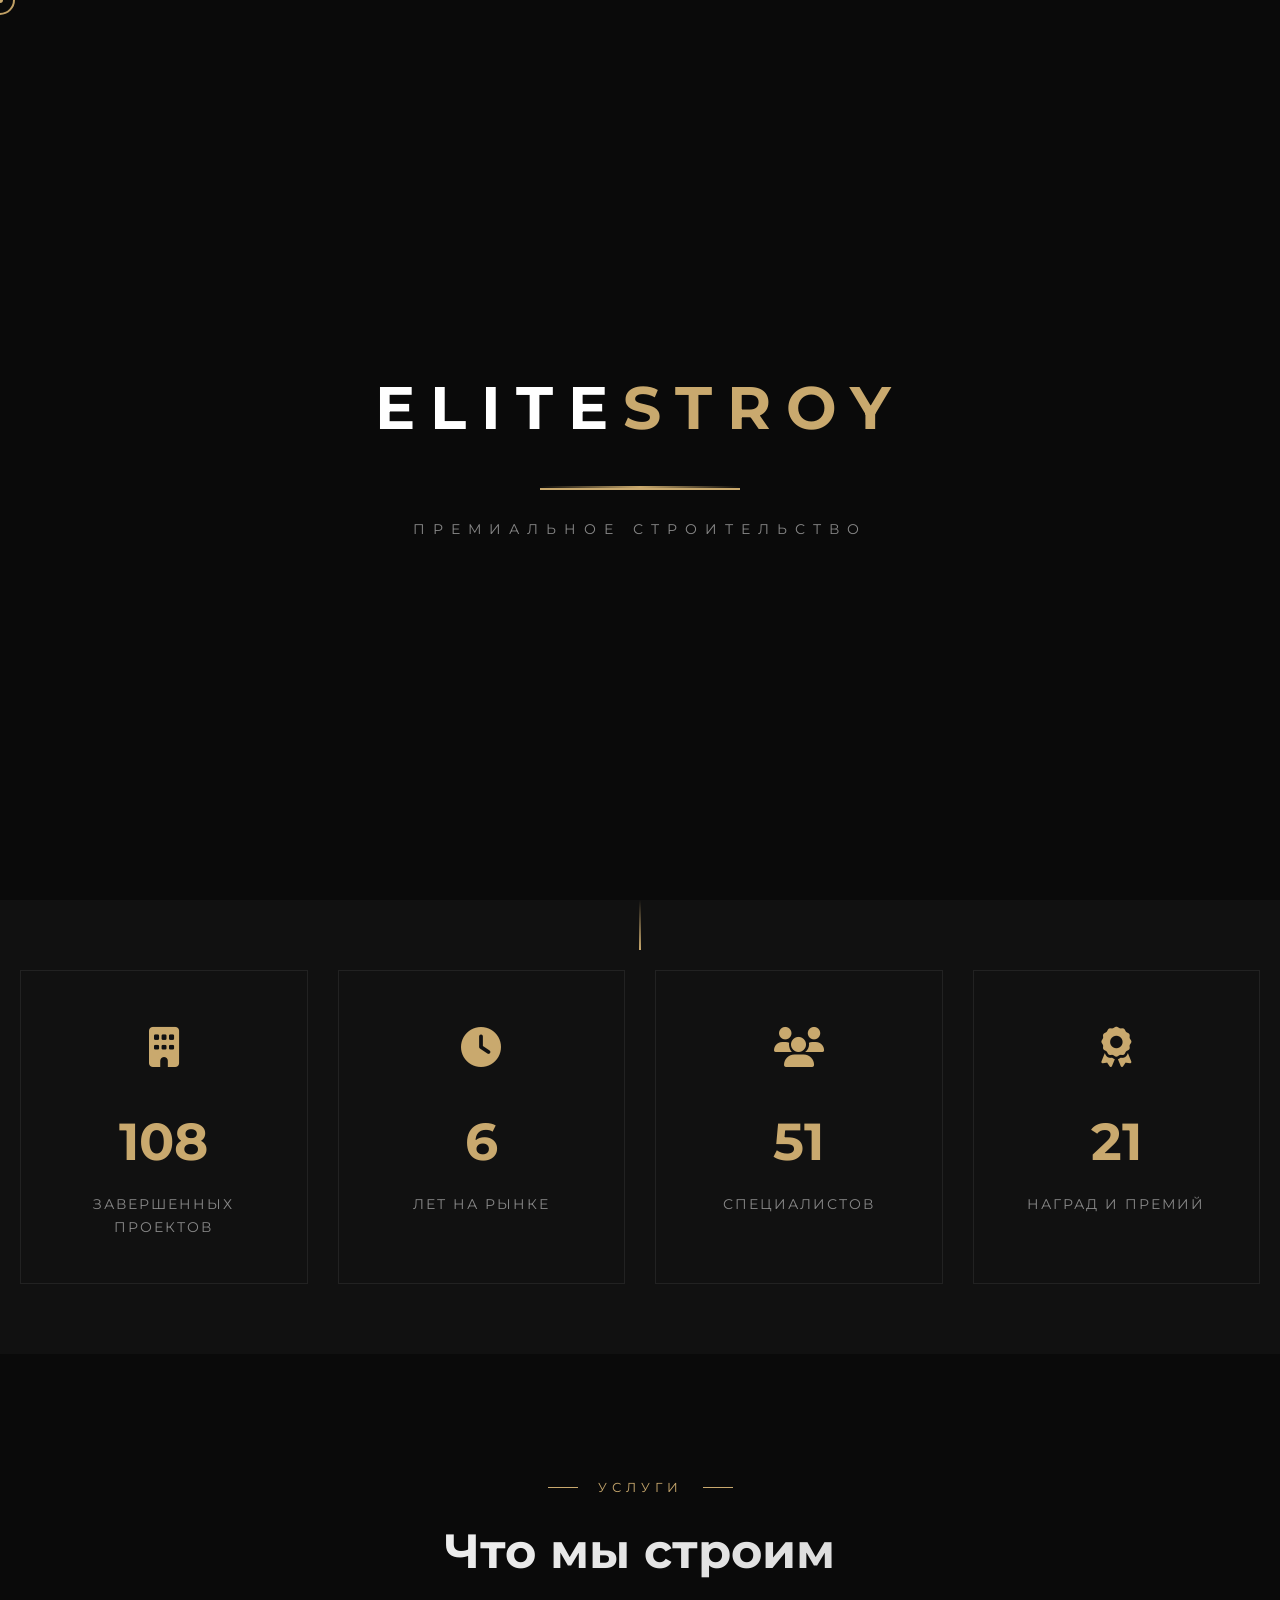
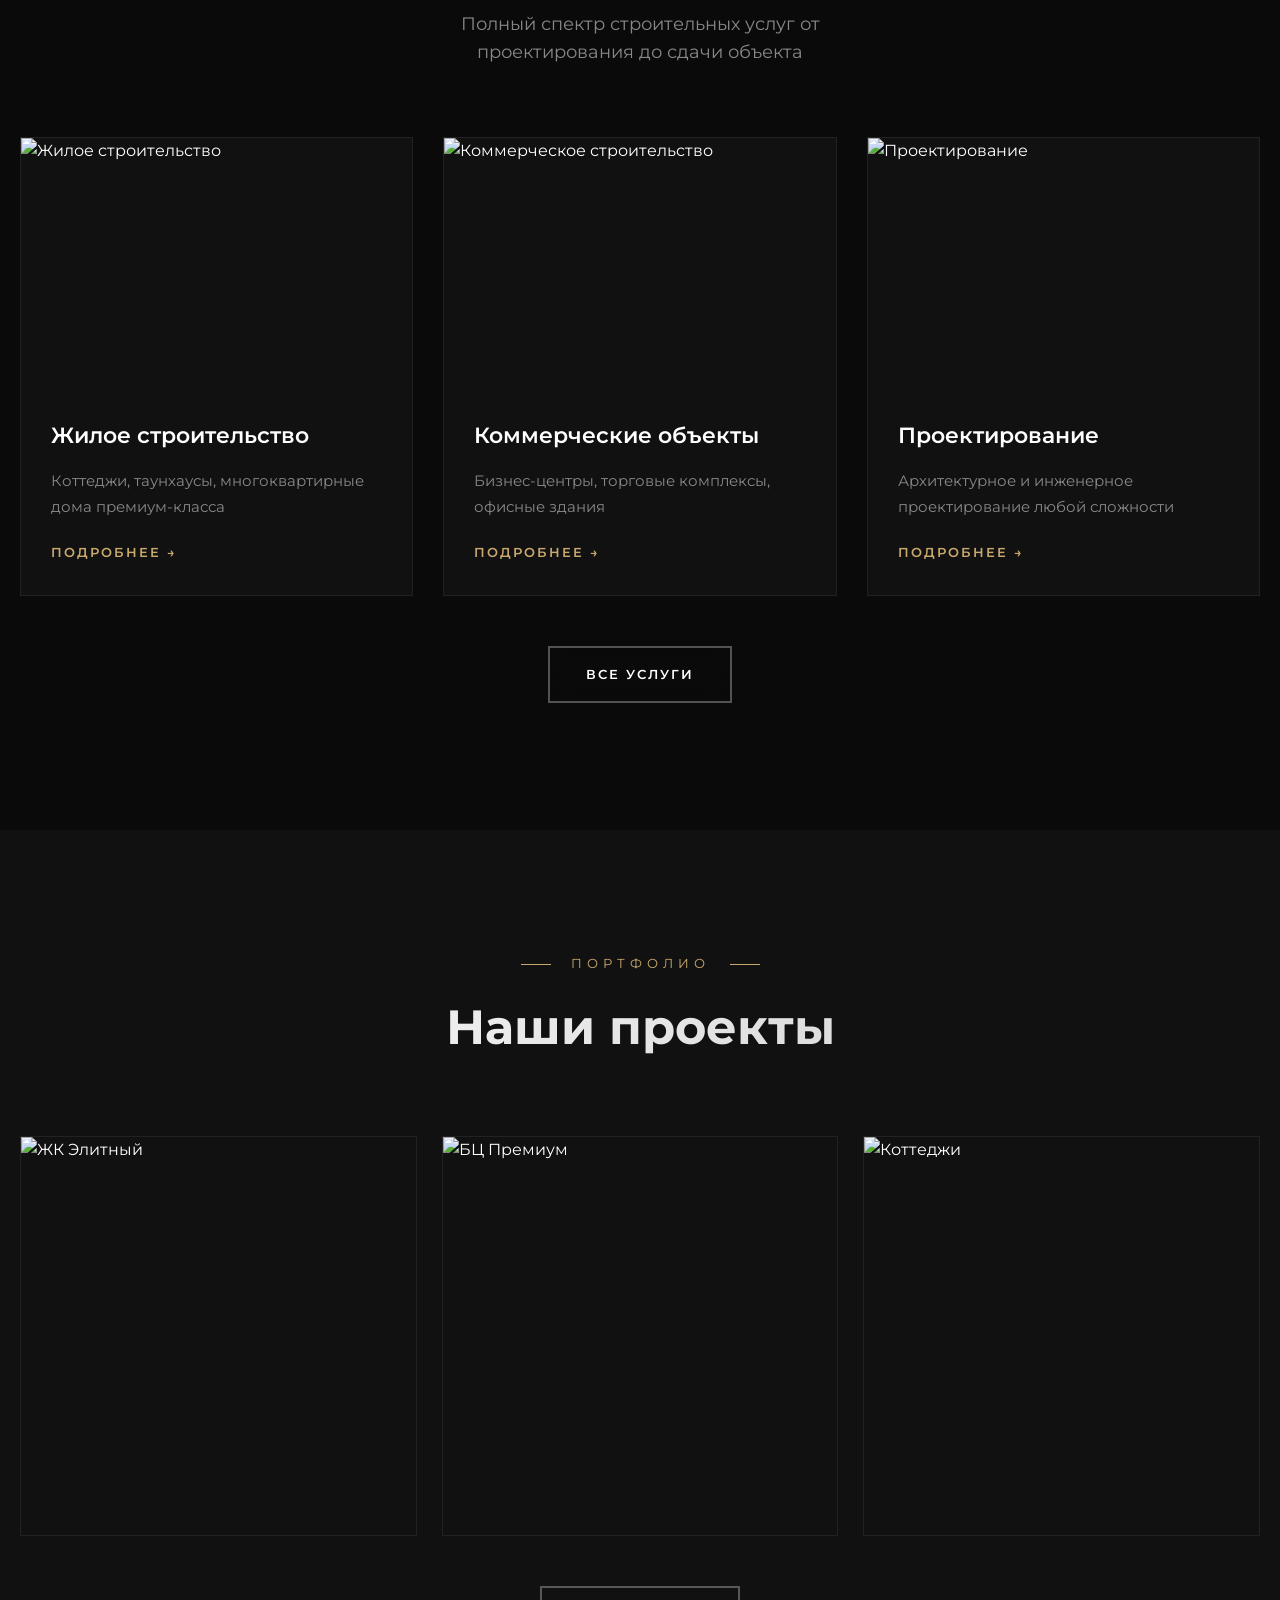
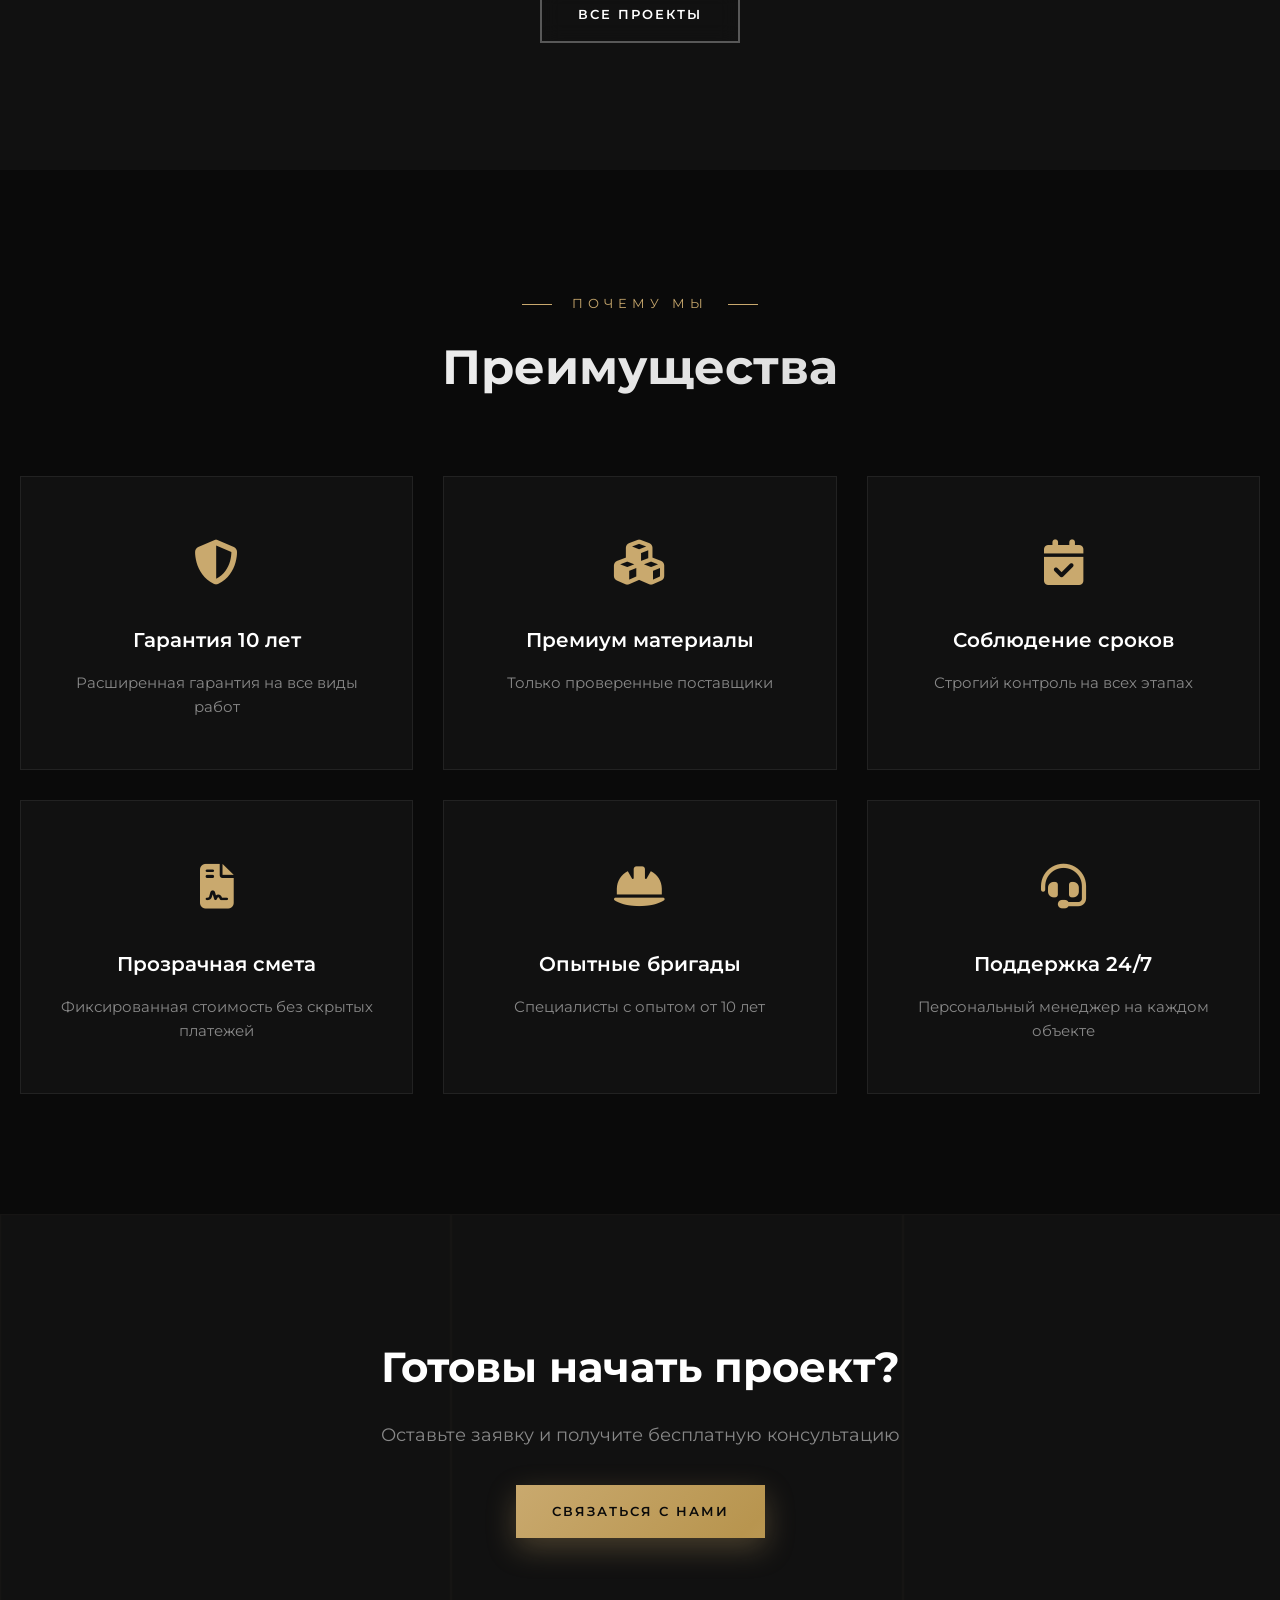
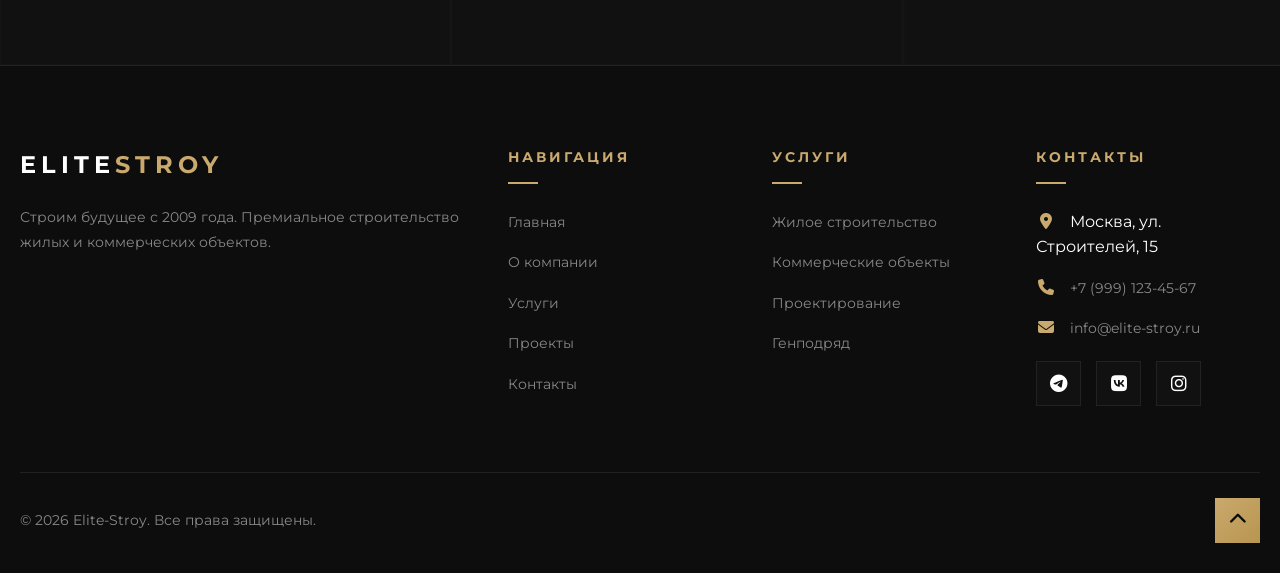
==== commit 86f363e1: "Update index.html" ====
--- a/index.html
+++ b/index.html
@@ -276,7 +276,7 @@
                 </div>
             </div>
             <div class="footer-bottom">
-                <p>&copy; 2024 Elite-Stroy. Все права защищены.</p>
+                <p>&copy; 2026 Elite-Stroy. Все права защищены.</p>
                 <a href="#" class="scroll-top"><i class="fas fa-chevron-up"></i></a>
             </div>
         </div>
@@ -284,4 +284,4 @@
 
     <script src="js/script.js"></script>
 </body>
-</html>+</html>
